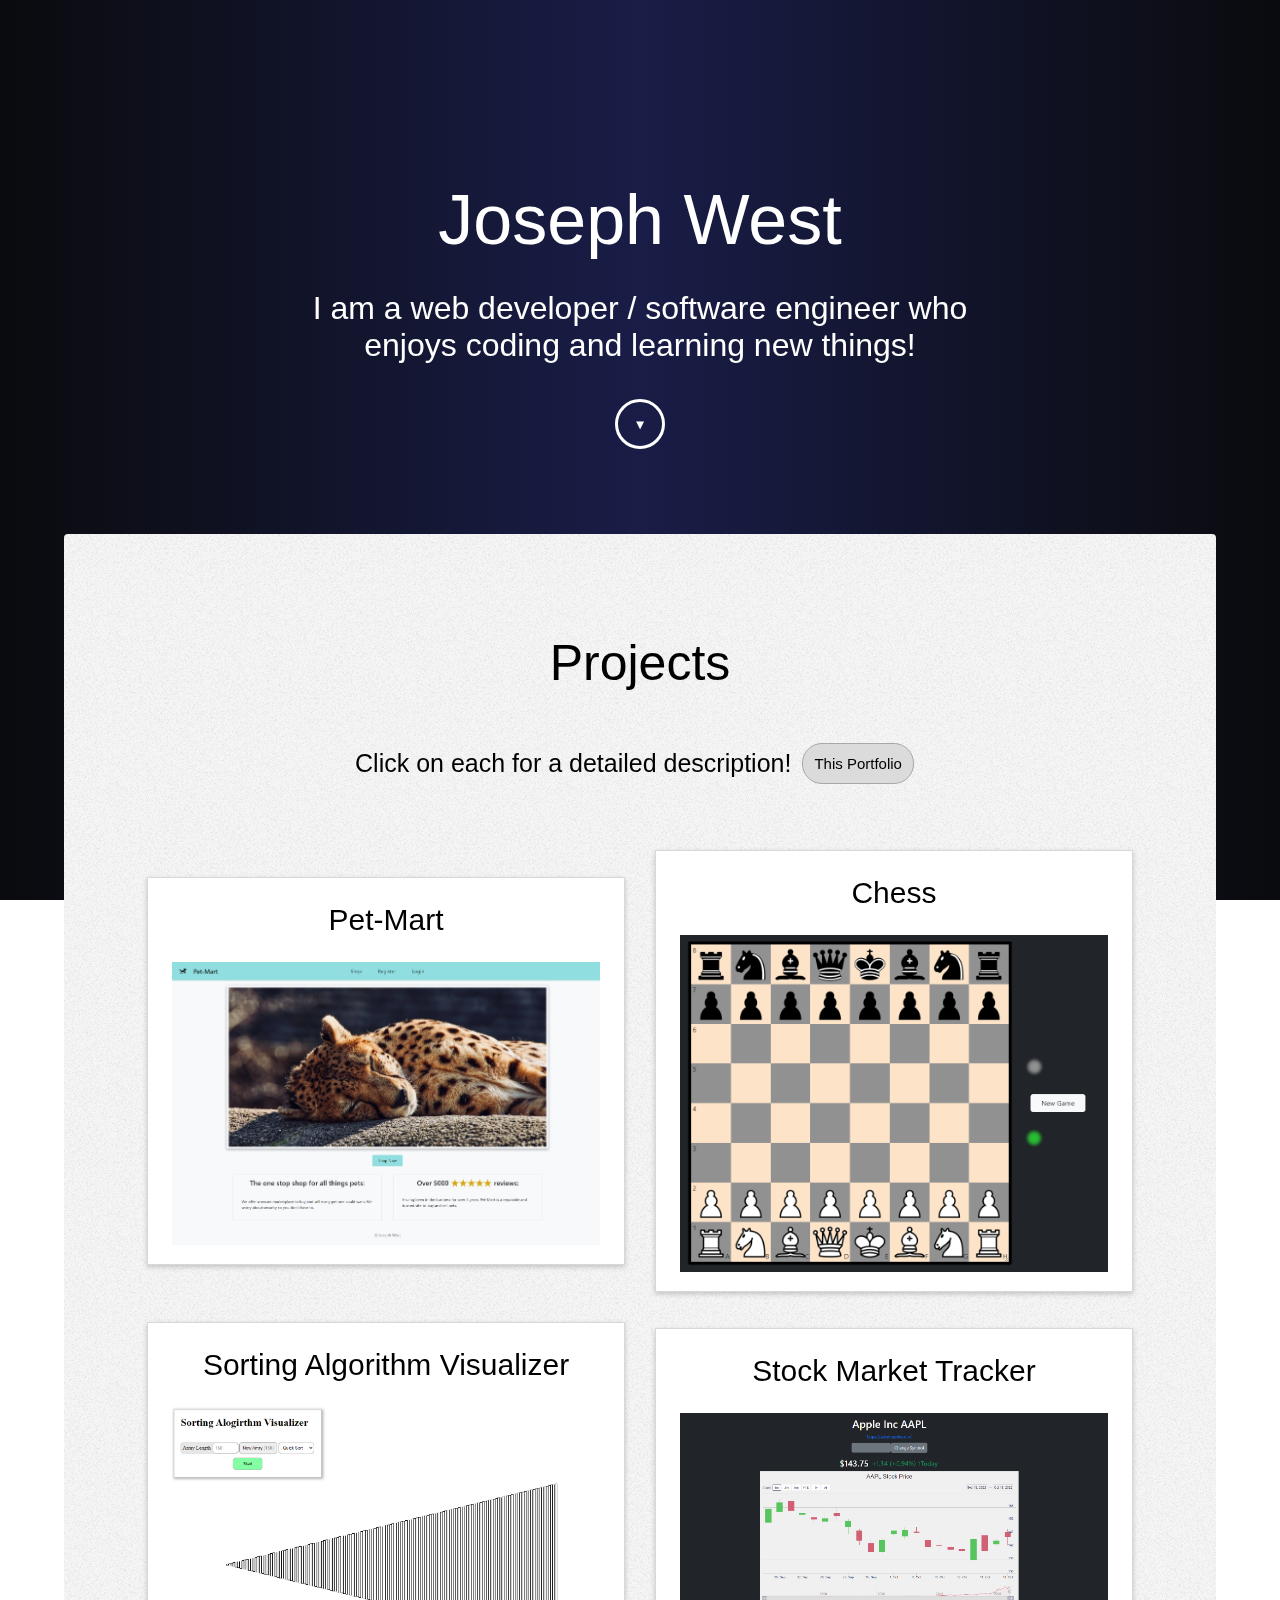
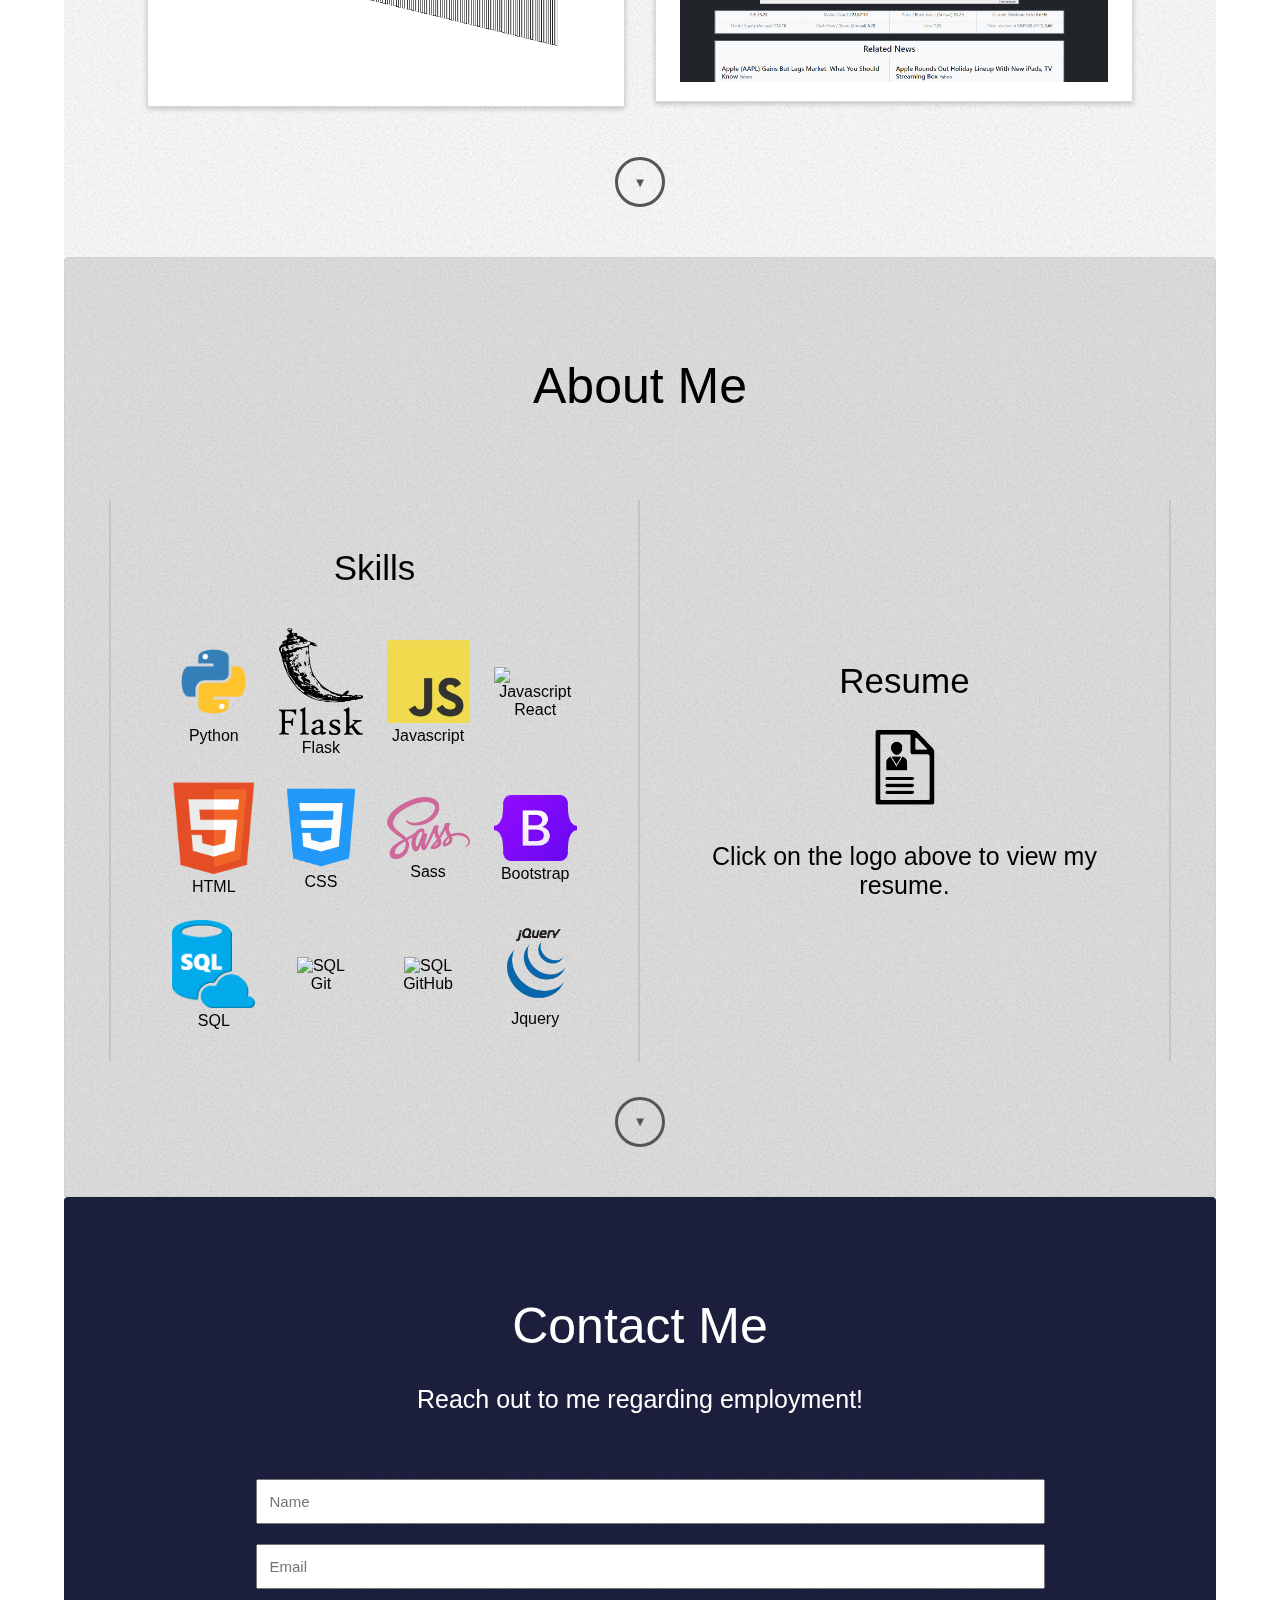
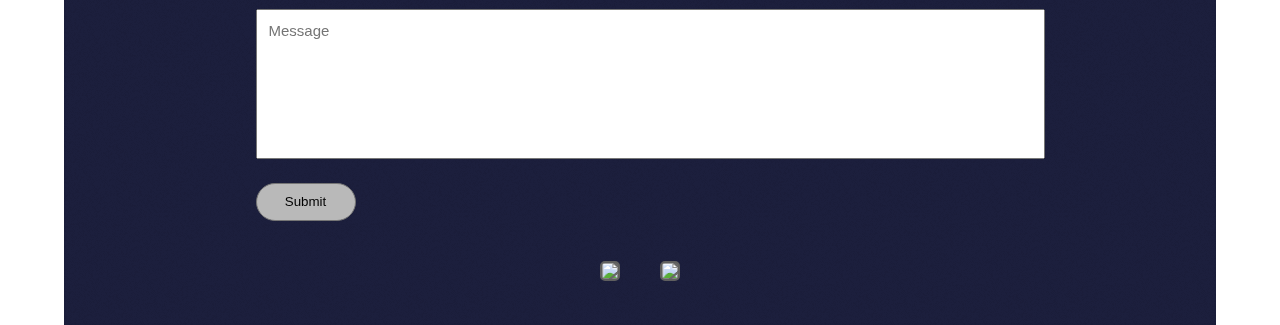
==== index.html @ 210f4566 "added to skills seciton jquery" ====
<!DOCTYPE html>
<html lang="en">
<head>
    <meta charset="UTF-8">
    <meta http-equiv="X-UA-Compatible" content="IE=edge">
    <meta name="viewport" content="width=device-width, initial-scale=1.0">
    <link rel="stylesheet" href="main.css">
    <link rel="shortcut icon" href="./smileEmoji.jpg" type="image/x-icon">
    <script src="https://code.jquery.com/jquery-3.6.1.min.js" integrity="sha256-o88AwQnZB+VDvE9tvIXrMQaPlFFSUTR+nldQm1LuPXQ=" crossorigin="anonymous"></script>
    <script src="jquery.scrollTo.js"></script>
    <script src="main.js"></script>
    <title>Joseph West</title>
</head>
<body class="bg-main">
    <div class="modal" id="modal1">
        <div class="modal_container">
            <div class="header">
                <h3>Pet-Mart</h3>
                <button onclick="closeModal('modal1')">X</button>
            </div>
            <div class="content">
                <div class="modal_img_container">
                    <video class="videoInsert" autoplay muted loop>
                        <source src="./projectVideos/petMartCapture.mp4" type="video/mp4">
                    </video>
                </div>
                <div class="modal_description">
                    <h4>Description:</h4>
                    <p>An E-commerce website created with Flask. Includes user registration, authentication, a shopping cart, and sorting options for listings.</p>
                    <h4 class="secondh4">Tech-Stack:</h4>
                    <p>Flask, Python, SQLite, Javascript, Bootstrap, Sass, CSS, HTML.</p>
                    <div class="button_container">
                        <a class="btn" href="http://joeywest1414.pythonanywhere.com/" target="_blank"><span>View Project</span></a>
                        <a class="btn" href="https://github.com/JWest11/PetMart" target="_blank"><span>View Code</span></a>
                    </div>
                </div>
                
            </div>
        </div>
    </div>
    <div class="modal" id="modal2">
        <div class="modal_container">
            <div class="header">
                <h3>Chess</h3>
                <button onclick="closeModal('modal2')">X</button>
            </div>
            <div class="content">
                <div class="modal_img_container">
                    <video class="videoInsert" autoplay muted loop>
                        <source src="./projectVideos/chessCapture.mp4" type="video/mp4">
                    </video>
                </div>
                <div class="modal_description">
                    <h4>Description:</h4>
                    <p>Offline chess with all rules incorporated. Created with default Javascript.</p>
                    <h4 class="secondh4">Tech-Stack:</h4>
                    <p>Javascript, Jquery, Bootstrap, CSS, HTML.</p>
                    <div class="button_container">
                        <a class="btn" href="https://jwest11.github.io/ChessProject/" target="_blank"><span>View Project</span></a>
                        <a class="btn" href="https://github.com/JWest11/ChessProject" target="_blank"><span>View Code</span></a>
                    </div>
                </div>
                
            </div>
        </div>
    </div>
    <div class="modal" id="modal3">
        <div class="modal_container">
            <div class="header">
                <h3>Sorting Algorithm Visualizer</h3>
                <button onclick="closeModal('modal3')">X</button>
            </div>
            <div class="content">
                <div class="modal_img_container">
                    <video class="videoInsert" autoplay muted loop>
                        <source src="./projectVideos/sortingCapture.mp4" type="video/mp4">
                    </video>
                </div>
                <div class="modal_description">
                    <h4>Description:</h4>
                    <p>A React app for visualzing various sorting algorithms.</p>
                    <h4 class="secondh4">Tech-Stack:</h4>
                    <p>React, Javascript, CSS, HTML.</p>
                    <div class="button_container">
                        <a class="btn" href="https://jwest11.github.io/SortingAlgorithmVisualizer/" target="_blank"><span>View Project</span></a>
                        <a class="btn" href="https://github.com/JWest11/SortingAlgorithmVisualizer" target="_blank"><span>View Code</span></a>
                    </div>
                </div>
                
            </div>
        </div>
    </div>
    <div class="modal" id="modal4">
        <div class="modal_container modal_lg">
            <div class="header">
                <h3>Stock Market Tracker</h3>
                <button onclick="closeModal('modal4')">X</button>
            </div>
            <div class="content">
                <div class="modal_img_container">
                    <video class="videoInsert" autoplay muted loop>
                        <source src="./projectVideos/stockCapture.mp4" type="video/mp4">
                    </video>
                </div>
                <div class="modal_description">
                    <h4>Description:</h4>
                    <p>A React app that provides stock market info. It provides price, a candlestick chart, financials, and news related to a given stock. Fetches data from the finnhub.io public API.</p>
                    <h4 class="secondh4">Tech-Stack:</h4>
                    <p>React, Javascript, Highcharts, CSS, HTML.</p>
                    <div class="button_container">
                        <a class="btn" href="https://jwest11.github.io/StockTracker/" target="_blank"><span>View Project</span></a>
                        <a class="btn" href="https://github.com/JWest11/StockTracker" target="_blank"><span>View Code</span></a>
                    </div>
                </div>
                
            </div>
        </div>
    </div>
    <div class="modal" id="modal5">
        <div class="modal_container">
            <div class="header">
                <h3>Portfolio</h3>
                <button onclick="closeModal('modal5')">X</button>
            </div>
            <div class="content">
                <div class="modal_img_container">
                    <video class="videoInsert" autoplay muted loop>
                        <source src="./projectVideos/portfolioCapture.mp4" type="video/mp4">
                    </video>
                </div>
                <div class="modal_description">
                    <h4>Description:</h4>
                    <p>This portfolio website, created from scratch.</p>
                    <h4 class="secondh4">Tech-Stack:</h4>
                    <p>CSS, Javascript, Jquery, Sass, HTML.</p>
                    <div class="button_container">
                        <a class="btn" href="https://github.com/JWest11/Portfolio_1" target="_blank"><span>View Code</span></a>
                    </div>
                </div>
                
            </div>
        </div>
    </div>
    <div onclick="closeAllModals()" class="modal_overlay" id="modal_overlay"></div>
    <article class="intro">
        <h1>Joseph West</h1>
        <p>I am a web developer / software engineer who enjoys coding and learning new things!</p>
        <button class="scrollButton light" onclick="$.scrollTo('#projects', 600);">▼</button>
    </article>
    <article class="section projects">
        <h2 class="section_header project_header" id="projects">Projects</h2>
        <div class="project_info">
            <p class="project_p">Click on each for a detailed description!</p>
            <button onclick="openModal('modal5')" class="button2">This Portfolio</button>
        </div>
        <div class="project_container">
            <div class="project" onclick="openModal('modal1')">
                <h3>Pet-Mart</h3>
                <div class="img_container">
                    <img class="project_img" src="projectThumbnails/PetMartThumbnail.jpg" alt="picture">
                </div>
            </div>
            <div class="project" onclick="openModal('modal2')">
                <h3>Chess</h3>
                <div class="img_container">
                    <img class="project_img"  src="projectThumbnails/chessThumbnail.png" alt="picture">
                </div>
            </div>
            <div class="project" onclick="openModal('modal3')">
                <h3>Sorting Algorithm Visualizer</h3>
                <div class="img_container">
                    <img class="project_img"  src="projectThumbnails/sortingThumbnail.jpg" alt="picture">
                </div>
            </div>
            <div class="project" onclick="openModal('modal4')">
                <h3>Stock Market Tracker</h3>
                <div class="img_container">
                    <img class="project_img"  src="projectThumbnails/stockThumbnail.png" alt="picture">
                </div>
            </div>
        </div>
        <button class="scrollButton dark" onclick="$.scrollTo('#about', 600);">▼</button>
    </article>
    <article class="section about">
        <h2 class="section_header" id="about">About Me</h2>
        <div class="about_container">
            <div class="about_section left">
                <h3 >Skills</h3>
                <div class="skills_container_outer">
                    <div class="skills_container">
                        <img src="skillsLogos/pythonLogo.png" alt="Python">
                        <figcaption>Python</figcaption>
                    </div>
                    <div class="skills_container">
                        <img src="skillsLogos/flaskLogo.png" alt="Flask">
                        <figcaption>Flask</figcaption>
                    </div>
                    <div class="skills_container">
                        <img src="skillsLogos/javascriptLogo.png" alt="Javascript">
                        <figcaption>Javascript</figcaption>
                    </div>
                    <div class="skills_container">
                        <img src="skillsLogos/reactLogo.png" alt="Javascript">
                        <figcaption>React</figcaption>
                    </div>
                    <div class="skills_container">
                        <img src="skillsLogos/htmlLogo2.png" alt="HTML">
                        <figcaption>HTML</figcaption>
                    </div>
                    <div class="skills_container">
                        <img src="skillsLogos/cssLogo.jpg" alt="CSS">
                        <figcaption>CSS</figcaption>
                    </div>
                    <div class="skills_container">
                        <img src="skillsLogos/sassLogo.png" alt="Sass">
                        <figcaption>Sass</figcaption>
                    </div>
                    <div class="skills_container">
                        <img src="skillsLogos/bootstrapLogo.png" alt="Bootstrap">
                        <figcaption>Bootstrap</figcaption>
                    </div>
                    <div class="skills_container">
                        <img src="skillsLogos/sqlLogo.png" alt="SQL">
                        <figcaption>SQL</figcaption>
                    </div>
                    <div class="skills_container">
                        <img src="skillsLogos/gitLogo.png" alt="SQL">
                        <figcaption>Git</figcaption>
                    </div>
                    <div class="skills_container">
                        <img src="skillsLogos/githubLogo.png" alt="SQL">
                        <figcaption>GitHub</figcaption>
                    </div>
                    <div class="skills_container">
                        <img src="skillsLogos/jquery.png" alt="SQL">
                        <figcaption>Jquery</figcaption>
                    </div>
                </div>
            </div>
            <div class="about_section right">
                <h3>Resume</h3>
                <a href="fillerResume.pdf" target="_blank">
                    <div class="resume_img_container"></div>
                </a>
                <p>Click on the logo above to view my resume.</p>
            </div>
        </div>
        <button class="scrollButton dark" onclick="$.scrollTo('#contact', 600);">▼</button>
    </article>
    <article class="section contact">
        <h2 class="section_header contact_header" id="contact">Contact Me</h2>
        <p class="contact_p">Reach out to me regarding employment!</p>
        <div class="form_container">
            <form action="https://formsubmit.co/1ed6a621794ef5c9b63f4e0550c8e1d8" method="POST">
                <input type="hidden" name="_next" value="https://jwest11.github.io/Portfolio/thanks.html">
                <input class="text" type="text" name="name" id="name" placeholder="Name"/>
                <input class="text" type="text" name="email" id="email" placeholder="Email"/>
                <textarea name="message" id="message" placeholder="Message"></textarea>
                <input type="submit" class="submit" value="Submit">
            </form>
        </div>
        <div class="logo_button_container">
                <div class="logoImgContainer">
                    <a href="https://github.com/JWest11" target="_blank">
                    <img class="logoImg" src="./githubLogo.png">
                    </a>
                </div>
                <div class="logoImgContainer">
                    <a href="mailto: JoeyWest1414@gmail.com">
                    <img class="logoImg" src="./emailLogo.png">
                    </a>
                </div>
        </div>
    </article>
</body>
</html>
---- main.css ----
@-webkit-keyframes fadeInAnimation {
  0% {
    opacity: 0;
  }
  100% {
    opacity: 1;
  }
}
@keyframes fadeInAnimation {
  0% {
    opacity: 0;
  }
  100% {
    opacity: 1;
  }
}
@media screen and (max-width: 736px) {
  * {
    font-family: Arial, Helvetica, sans-serif;
    box-sizing: border-box;
    margin: 0;
    padding: 0;
    font-weight: 100;
  }
  .bg-main {
    background-image: linear-gradient(to right, rgb(10, 11, 14), rgb(25, 29, 71), rgb(10, 11, 14));
    background-attachment: fixed;
    background-size: 100% 100%;
    display: flex;
    align-items: center;
    flex-direction: column;
  }
  .intro {
    color: white;
    text-align: center;
    max-width: 100%;
    margin-top: 150px;
    margin-bottom: 50px;
    padding: 5px;
    border-radius: 4px;
    -webkit-animation: fadeInAnimation ease 2s;
            animation: fadeInAnimation ease 2s;
    -webkit-animation-iteration-count: 1;
            animation-iteration-count: 1;
    -webkit-animation-fill-mode: forwards;
            animation-fill-mode: forwards;
  }
  .intro h1 {
    font-size: 60px;
    padding: 5px;
  }
  .intro p {
    font-size: 25px;
    padding: 5px;
  }
  .section {
    background-image: url("bg.png");
    color: black;
    text-align: center;
    display: flex;
    align-items: center;
    justify-content: center;
    flex-direction: column;
    width: 100%;
    padding: 0;
    border-top-left-radius: 4px;
    border-top-right-radius: 4px;
  }
  .section.projects {
    background-color: whitesmoke;
  }
  .section.about {
    background-color: rgb(219, 219, 219);
    box-shadow: 0 0 2px 0 rgba(0, 0, 0, 0.1) inset;
  }
  .section.contact {
    background-color: rgb(28, 31, 61);
    box-shadow: 0 0 2px 0 rgba(0, 0, 0, 0.1) inset;
    color: white;
  }
  .project_container {
    padding: 15px;
    display: flex;
    flex-direction: row;
    justify-content: center;
    align-items: center;
    flex-wrap: wrap;
  }
  .project_container .project {
    background-color: white;
    border: 1px solid rgb(216, 216, 216);
    margin: 15px;
    display: flex;
    flex-direction: column;
    align-items: center;
    justify-content: center;
    width: 80%;
    box-shadow: 0 2px 5px 0 rgba(0, 0, 0, 0.2);
  }
  .project_container .project:hover {
    cursor: pointer;
  }
  .project_container .project h3 {
    padding: 25px;
    font-size: 30px;
  }
  .project_container .project p {
    padding-top: 25px;
    padding-bottom: 5px;
  }
  .project_container .project .img_container {
    max-width: 90%;
    margin-bottom: 15px;
  }
  .project_container .project .img_container img {
    max-width: 100%;
    max-height: 100%;
  }
  .about_container {
    padding: 0;
    display: flex;
    justify-content: center;
    flex-direction: row;
    flex-wrap: wrap;
  }
  .about_container .left {
    border-left: 2px solid rgb(197, 197, 197);
    border-right: 2px solid rgb(197, 197, 197);
  }
  .about_container .right {
    border-right: 2px solid rgb(197, 197, 197);
  }
}
@media screen and (max-width: 736px) and (max-width: 980px) {
  .about_container .right {
    border-left: 2px solid rgb(197, 197, 197);
    border-top: 2px solid rgb(197, 197, 197);
  }
}
@media screen and (max-width: 736px) {
  .about_container .about_section {
    padding: 0;
    display: flex;
    flex-direction: column;
    align-items: center;
    justify-content: center;
    width: 80%;
    position: relative;
  }
  .about_container .about_section h3, .about_container .about_section p {
    margin: 28px;
  }
  .about_container .about_section h3 {
    font-size: 35px;
  }
  .about_container .about_section p {
    font-size: 25px;
  }
}
@media screen and (max-width: 736px) {
  .form_container {
    padding: 20px;
    width: 100%;
    display: flex;
    align-items: center;
    justify-content: center;
    flex-direction: column;
  }
  .form_container form {
    width: 75%;
    max-width: 800px;
  }
  .form_container input.text {
    display: inline-block;
    padding: 12px;
    width: 100%;
    margin: 10px;
    font-size: 15px;
  }
  .form_container textarea {
    display: inline-block;
    padding: 12px;
    width: 100%;
    height: 150px;
    margin: 10px;
    resize: none;
    font-size: 15px;
  }
  .form_container input.submit {
    margin: 10px;
    display: block;
    align-self: flex-start;
    transition-duration: 0.2s;
    background-color: rgb(185, 185, 185);
    color: black;
    padding: 6px;
    margin: 10px;
    width: 100px;
    height: 38px;
    border-radius: 20px;
    border: 1px solid rgb(117, 117, 117);
  }
  .form_container input.submit:hover {
    background-color: rgb(149, 151, 233);
    cursor: pointer;
  }
}
@media screen and (max-width: 736px) {
  .button_container {
    display: flex;
    justify-content: center;
    align-items: center;
    flex-direction: row;
    padding: 10px;
  }
  .button_container button {
    transition-duration: 0.2s;
    background-color: rgb(219, 219, 219);
    font-size: 14px;
    color: black;
    padding: 6px;
    margin: 10px;
    width: 100px;
    height: 38px;
    border-radius: 20px;
    border: 0 solid rgb(168, 168, 168);
  }
  .button_container button:hover {
    background-color: rgb(149, 151, 233);
    cursor: pointer;
  }
}
@media screen and (max-width: 736px) {
  .section_header {
    padding-top: 70px;
    padding-bottom: 70px;
    font-size: 50px;
  }
  .section_header.project_header {
    padding-bottom: 40px;
  }
  .section_header.contact_header {
    padding-bottom: 30px;
  }
}
@media screen and (max-width: 736px) {
  .contact_p {
    font-size: 25px;
    padding-bottom: 35px;
  }
}
@media screen and (max-width: 736px) {
  .project_p {
    font-size: 25px;
  }
}
@media screen and (max-width: 736px) {
  .resume_img_container {
    transition-duration: 0.2s;
    width: 60px;
    height: 80px;
    background-size: contain;
    background-repeat: no-repeat;
    background-image: url("resumeLogo6.png");
    background-size: contain;
  }
  .resume_img_container:hover {
    background-image: url("resumeLogoBlue.png");
    cursor: pointer;
  }
}
@media screen and (max-width: 736px) {
  .skills_container_outer {
    display: flex;
    align-items: center;
    justify-content: center;
    flex-direction: row;
    flex-wrap: wrap;
  }
}
@media screen and (max-width: 736px) {
  .skills_container {
    width: 22%;
    padding: 12px;
  }
  .skills_container img {
    width: 100%;
    height: 100%;
  }
}
@media screen and (max-width: 736px) {
  .scrollButton {
    transition-duration: 0.2s;
    margin: 20px;
    width: 50px;
    height: 50px;
    padding: 10px;
    border-radius: 50%;
    background-color: transparent;
  }
  .scrollButton.dark {
    border: 3px solid rgb(85, 85, 85);
    color: rgb(85, 85, 85);
  }
  .scrollButton.dark:hover {
    border-color: rgb(58, 60, 173);
    color: rgb(58, 60, 173);
    cursor: pointer;
  }
  .scrollButton.light {
    border: 3px solid white;
    color: white;
  }
  .scrollButton.light:hover {
    border-color: rgb(149, 151, 233);
    color: rgb(149, 151, 233);
    cursor: pointer;
  }
}
@media screen and (max-width: 736px) {
  .modal {
    transition-duration: 300ms;
    position: fixed;
    top: 50%;
    left: 50%;
    transform: translate(-50%, -50%) scale(0);
    background-color: white;
    width: 100%;
    aspect-ratio: 1.2;
    z-index: 12;
    box-shadow: 0 2px 5px 0 rgba(0, 0, 0, 0.2);
  }
  .modal.active {
    transform: translate(-50%, -50%) scale(1);
  }
}
@media screen and (max-width: 736px) {
  .modal_overlay {
    transition-duration: 300ms;
    position: fixed;
    top: 0;
    left: 0;
    right: 0;
    bottom: 0;
    background-color: transparent;
    z-index: -1;
    pointer-events: none;
  }
  .modal_overlay.active {
    background-color: rgba(0, 0, 0, 0.5);
    z-index: 11;
    pointer-events: all;
  }
}
@media screen and (max-width: 736px) {
  .modal_container {
    display: flex;
    justify-content: center;
    flex-direction: column;
    align-content: flex-start;
    align-items: center;
    width: 100%;
    height: 100%;
  }
  .modal_container .header {
    display: flex;
    align-items: center;
    justify-content: space-between;
    width: 100%;
  }
  .modal_container .header button {
    transition-duration: 0.2s;
    margin: 20px;
    width: 50px;
    height: 50px;
    padding: 10px;
    border-radius: 50%;
    background-color: transparent;
    border: 3px solid rgb(85, 85, 85);
    color: rgb(85, 85, 85);
    font-weight: 800;
  }
  .modal_container .header button:hover {
    border-color: rgb(136, 18, 18);
    color: rgb(136, 18, 18);
    cursor: pointer;
  }
  .modal_container .header h3 {
    padding: 15px;
    padding-bottom: 8px;
    font-size: 35px;
  }
  .modal_container .content {
    width: 100%;
    display: flex;
    flex-direction: row;
    justify-content: space-between;
    align-items: center;
    height: 100%;
  }
  .modal_container .content .modal_img_container {
    width: 50%;
    padding: 15px;
  }
  .modal_container .content .modal_img_container .videoInsert {
    -o-object-fit: contain;
       object-fit: contain;
    width: 100%;
  }
  .modal_container .content .modal_description {
    width: 50%;
    padding-right: 15px;
    padding-top: 8px;
    padding-bottom: 8px;
    padding-left: 0;
    display: flex;
    flex-direction: column;
    align-items: flex-start;
    font-size: 15px;
  }
  .modal_container .content .modal_description h4 {
    font-weight: 600;
  }
  .modal_container .content .modal_description .secondh4 {
    padding-top: 8px;
  }
  .modal_container .content .modal_description .button_container {
    align-self: center;
  }
}
@media screen and (max-width: 736px) {
  .project_img:hover {
    cursor: pointer;
  }
}
@media screen and (max-width: 736px) {
  .project_info {
    display: flex;
    justify-content: center;
    justify-items: center;
    flex-direction: row;
    align-items: center;
    padding-bottom: 25px;
  }
}
@media screen and (max-width: 736px) {
  .button1 {
    transition-duration: 0.2s;
    background-color: rgb(219, 219, 219);
    color: black;
    padding: 9px;
    font-size: 15px;
    margin: 10px;
    border-radius: 20px;
    border: 1px solid rgb(168, 168, 168);
    display: inline-block;
    text-decoration: none;
  }
  .button1:hover {
    background-color: rgb(149, 151, 233);
    cursor: pointer;
  }
}
@media screen and (max-width: 736px) {
  .button2 {
    transition-duration: 0.2s;
    background-color: rgb(219, 219, 219);
    color: black;
    font-size: 15px;
    padding: 11px;
    margin: 11px;
    border-radius: 20px;
    border: 1px solid rgb(168, 168, 168);
    display: inline-block;
  }
  .button2:hover {
    background-color: rgb(149, 151, 233);
    cursor: pointer;
  }
}
@media screen and (max-width: 736px) {
  .logo_button_container {
    display: flex;
  }
}
@media screen and (max-width: 736px) {
  .logoImgContainer {
    width: 40px;
    margin: 10px;
  }
}
@media screen and (max-width: 736px) {
  .logoImg {
    transition: 0.2s;
    width: 100%;
    background-color: rgb(105, 105, 105);
    border: 2px rgb(95, 95, 95) solid;
    border-radius: 5px;
  }
  .logoImg:hover {
    background-color: rgb(141, 141, 141);
    border-color: rgb(105, 105, 105);
    cursor: pointer;
  }
}
@media screen and (max-width: 736px) {
  .intro2 {
    color: white;
    text-align: center;
    max-width: 100%;
    margin-top: 150px;
    margin-bottom: 50px;
    padding: 30px;
    border-radius: 4px;
    -webkit-animation: fadeInAnimation ease 0.5s;
            animation: fadeInAnimation ease 0.5s;
    -webkit-animation-iteration-count: 1;
            animation-iteration-count: 1;
    -webkit-animation-fill-mode: forwards;
            animation-fill-mode: forwards;
  }
  .intro2 h2 {
    font-size: 50px;
    padding: 20px;
  }
  .intro2 p {
    font-size: 25px;
    padding: 20px;
  }
}
@media screen and (max-width: 736px) {
  .btn {
    transition-duration: 0.2s;
    background-color: rgb(219, 219, 219);
    text-decoration: none;
    color: black;
    text-align: center;
    display: flex;
    align-items: center;
    justify-content: center;
    font-size: 14px;
    padding: 6px;
    margin: 3px;
    width: 100px;
    height: 38px;
    border-radius: 20px;
    border: 0 solid rgb(168, 168, 168);
  }
  .btn:hover {
    background-color: rgb(149, 151, 233);
    cursor: pointer;
  }
}
@media screen and (max-width: 736px) {
  .thanksContainer {
    display: flex;
    justify-content: center;
    align-items: center;
  }
  .thanksContainer a {
    transition-duration: 0.2s;
    background-color: rgb(187, 187, 187);
    border: 1px grey solid;
    border-radius: 8px;
    padding: 10px;
    text-decoration: none;
    color: rgb(112, 0, 134);
    margin-right: 4px;
  }
  .thanksContainer a:hover {
    background-color: rgb(149, 151, 233);
    cursor: pointer;
  }
}
@media screen and (max-width: 736px) {
  .project_info {
    display: flex;
    flex-direction: column;
    justify-content: center;
  }
}
@media screen and (min-width: 737px) and (max-width: 980px) {
  * {
    font-family: Arial, Helvetica, sans-serif;
    box-sizing: border-box;
    margin: 0;
    padding: 0;
    font-weight: 100;
  }
  .bg-main {
    background-image: linear-gradient(to right, rgb(10, 11, 14), rgb(25, 29, 71), rgb(10, 11, 14));
    background-attachment: fixed;
    background-size: 100% 100%;
    display: flex;
    align-items: center;
    flex-direction: column;
  }
  .intro {
    color: white;
    text-align: center;
    max-width: 80%;
    margin-top: 150px;
    margin-bottom: 50px;
    padding: 15px;
    border-radius: 4px;
    -webkit-animation: fadeInAnimation ease 2s;
            animation: fadeInAnimation ease 2s;
    -webkit-animation-iteration-count: 1;
            animation-iteration-count: 1;
    -webkit-animation-fill-mode: forwards;
            animation-fill-mode: forwards;
  }
  .intro h1 {
    font-size: 70px;
    padding: 15px;
  }
  .intro p {
    font-size: 30px;
    padding: 15px;
  }
  .section {
    background-image: url("bg.png");
    color: black;
    text-align: center;
    display: flex;
    align-items: center;
    justify-content: center;
    flex-direction: column;
    width: 90%;
    padding: 20px;
    border-top-left-radius: 4px;
    border-top-right-radius: 4px;
  }
  .section.projects {
    background-color: whitesmoke;
  }
  .section.about {
    background-color: rgb(219, 219, 219);
    box-shadow: 0 0 2px 0 rgba(0, 0, 0, 0.1) inset;
  }
  .section.contact {
    background-color: rgb(28, 31, 61);
    box-shadow: 0 0 2px 0 rgba(0, 0, 0, 0.1) inset;
    color: white;
  }
  .project_container {
    padding: 15px;
    display: flex;
    flex-direction: row;
    justify-content: center;
    align-items: center;
    flex-wrap: wrap;
  }
  .project_container .project {
    background-color: white;
    border: 1px solid rgb(216, 216, 216);
    margin: 15px;
    display: flex;
    flex-direction: column;
    align-items: center;
    justify-content: center;
    width: 80%;
    box-shadow: 0 2px 5px 0 rgba(0, 0, 0, 0.2);
  }
  .project_container .project:hover {
    cursor: pointer;
  }
  .project_container .project h3 {
    padding: 25px;
    font-size: 30px;
  }
  .project_container .project p {
    padding-top: 25px;
    padding-bottom: 5px;
  }
  .project_container .project .img_container {
    max-width: 90%;
    margin-bottom: 15px;
  }
  .project_container .project .img_container img {
    max-width: 100%;
    max-height: 100%;
  }
  .about_container {
    padding: 10px;
    display: flex;
    justify-content: center;
    flex-direction: row;
    flex-wrap: wrap;
  }
  .about_container .left {
    border-left: 2px solid rgb(197, 197, 197);
    border-right: 2px solid rgb(197, 197, 197);
  }
  .about_container .right {
    border-right: 2px solid rgb(197, 197, 197);
  }
}
@media screen and (min-width: 737px) and (max-width: 980px) and (max-width: 980px) {
  .about_container .right {
    border-left: 2px solid rgb(197, 197, 197);
    border-top: 2px solid rgb(197, 197, 197);
  }
}
@media screen and (min-width: 737px) and (max-width: 980px) {
  .about_container .about_section {
    padding: 0;
    display: flex;
    flex-direction: column;
    align-items: center;
    justify-content: center;
    width: 80%;
    position: relative;
  }
  .about_container .about_section h3, .about_container .about_section p {
    margin: 28px;
  }
  .about_container .about_section h3 {
    font-size: 40px;
  }
  .about_container .about_section p {
    font-size: 25px;
  }
}
@media screen and (min-width: 737px) and (max-width: 980px) {
  .form_container {
    padding: 20px;
    width: 100%;
    display: flex;
    align-items: center;
    justify-content: center;
    flex-direction: column;
  }
  .form_container form {
    width: 75%;
    max-width: 800px;
  }
  .form_container input.text {
    display: inline-block;
    padding: 12px;
    width: 100%;
    margin: 10px;
    font-size: 15px;
  }
  .form_container textarea {
    display: inline-block;
    padding: 12px;
    width: 100%;
    height: 150px;
    margin: 10px;
    resize: none;
    font-size: 15px;
  }
  .form_container input.submit {
    margin: 10px;
    display: block;
    align-self: flex-start;
    transition-duration: 0.2s;
    background-color: rgb(185, 185, 185);
    color: black;
    padding: 6px;
    margin: 10px;
    width: 100px;
    height: 38px;
    border-radius: 20px;
    border: 1px solid rgb(117, 117, 117);
  }
  .form_container input.submit:hover {
    background-color: rgb(149, 151, 233);
    cursor: pointer;
  }
}
@media screen and (min-width: 737px) and (max-width: 980px) {
  .button_container {
    display: flex;
    justify-content: center;
    align-items: center;
    flex-direction: row;
    padding: 10px;
  }
  .button_container button {
    transition-duration: 0.2s;
    background-color: rgb(219, 219, 219);
    font-size: 14px;
    color: black;
    padding: 6px;
    margin: 10px;
    width: 100px;
    height: 38px;
    border-radius: 20px;
    border: 0 solid rgb(168, 168, 168);
  }
  .button_container button:hover {
    background-color: rgb(149, 151, 233);
    cursor: pointer;
  }
}
@media screen and (min-width: 737px) and (max-width: 980px) {
  .section_header {
    padding-top: 70px;
    padding-bottom: 70px;
    font-size: 50px;
  }
  .section_header.project_header {
    padding-bottom: 40px;
  }
  .section_header.contact_header {
    padding-bottom: 30px;
  }
}
@media screen and (min-width: 737px) and (max-width: 980px) {
  .contact_p {
    font-size: 25px;
    padding-bottom: 35px;
  }
}
@media screen and (min-width: 737px) and (max-width: 980px) {
  .project_p {
    font-size: 25px;
  }
}
@media screen and (min-width: 737px) and (max-width: 980px) {
  .resume_img_container {
    transition-duration: 0.2s;
    width: 60px;
    height: 80px;
    background-size: contain;
    background-repeat: no-repeat;
    background-image: url("resumeLogo6.png");
    background-size: contain;
  }
  .resume_img_container:hover {
    background-image: url("resumeLogoBlue.png");
    cursor: pointer;
  }
}
@media screen and (min-width: 737px) and (max-width: 980px) {
  .skills_container_outer {
    display: flex;
    align-items: center;
    justify-content: center;
    flex-direction: row;
    flex-wrap: wrap;
  }
}
@media screen and (min-width: 737px) and (max-width: 980px) {
  .skills_container {
    width: 22%;
    padding: 12px;
  }
  .skills_container img {
    width: 100%;
    height: 100%;
  }
}
@media screen and (min-width: 737px) and (max-width: 980px) {
  .scrollButton {
    transition-duration: 0.2s;
    margin: 20px;
    width: 50px;
    height: 50px;
    padding: 10px;
    border-radius: 50%;
    background-color: transparent;
  }
  .scrollButton.dark {
    border: 3px solid rgb(85, 85, 85);
    color: rgb(85, 85, 85);
  }
  .scrollButton.dark:hover {
    border-color: rgb(58, 60, 173);
    color: rgb(58, 60, 173);
    cursor: pointer;
  }
  .scrollButton.light {
    border: 3px solid white;
    color: white;
  }
  .scrollButton.light:hover {
    border-color: rgb(149, 151, 233);
    color: rgb(149, 151, 233);
    cursor: pointer;
  }
}
@media screen and (min-width: 737px) and (max-width: 980px) {
  .modal {
    transition-duration: 300ms;
    position: fixed;
    top: 50%;
    left: 50%;
    transform: translate(-50%, -50%) scale(0);
    background-color: white;
    width: 80%;
    aspect-ratio: 1.6666666667;
    z-index: 12;
    box-shadow: 0 2px 5px 0 rgba(0, 0, 0, 0.2);
  }
  .modal.active {
    transform: translate(-50%, -50%) scale(1);
  }
}
@media screen and (min-width: 737px) and (max-width: 980px) {
  .modal_overlay {
    transition-duration: 300ms;
    position: fixed;
    top: 0;
    left: 0;
    right: 0;
    bottom: 0;
    background-color: transparent;
    z-index: -1;
    pointer-events: none;
  }
  .modal_overlay.active {
    background-color: rgba(0, 0, 0, 0.5);
    z-index: 11;
    pointer-events: all;
  }
}
@media screen and (min-width: 737px) and (max-width: 980px) {
  .modal_container {
    display: flex;
    justify-content: center;
    flex-direction: column;
    align-content: flex-start;
    align-items: center;
    width: 100%;
    height: 100%;
  }
  .modal_container .header {
    display: flex;
    align-items: center;
    justify-content: space-between;
    width: 100%;
  }
  .modal_container .header button {
    transition-duration: 0.2s;
    margin: 20px;
    width: 50px;
    height: 50px;
    padding: 10px;
    border-radius: 50%;
    background-color: transparent;
    border: 3px solid rgb(85, 85, 85);
    color: rgb(85, 85, 85);
    font-weight: 800;
  }
  .modal_container .header button:hover {
    border-color: rgb(136, 18, 18);
    color: rgb(136, 18, 18);
    cursor: pointer;
  }
  .modal_container .header h3 {
    padding: 15px;
    padding-bottom: 15px;
    font-size: 45px;
  }
  .modal_container .content {
    width: 100%;
    display: flex;
    flex-direction: row;
    justify-content: space-between;
    align-items: center;
    height: 100%;
  }
  .modal_container .content .modal_img_container {
    width: 50%;
    padding: 15px;
  }
  .modal_container .content .modal_img_container .videoInsert {
    -o-object-fit: contain;
       object-fit: contain;
    width: 100%;
  }
  .modal_container .content .modal_description {
    width: 50%;
    padding-right: 15px;
    padding-top: 15px;
    padding-bottom: 15px;
    padding-left: 0;
    display: flex;
    flex-direction: column;
    align-items: flex-start;
    font-size: 20px;
  }
  .modal_container .content .modal_description h4 {
    font-weight: 600;
  }
  .modal_container .content .modal_description .secondh4 {
    padding-top: 15px;
  }
  .modal_container .content .modal_description .button_container {
    align-self: center;
  }
}
@media screen and (min-width: 737px) and (max-width: 980px) {
  .project_img:hover {
    cursor: pointer;
  }
}
@media screen and (min-width: 737px) and (max-width: 980px) {
  .project_info {
    display: flex;
    justify-content: center;
    justify-items: center;
    flex-direction: row;
    align-items: center;
    padding-bottom: 25px;
  }
}
@media screen and (min-width: 737px) and (max-width: 980px) {
  .button1 {
    transition-duration: 0.2s;
    background-color: rgb(219, 219, 219);
    color: black;
    padding: 9px;
    font-size: 15px;
    margin: 10px;
    border-radius: 20px;
    border: 1px solid rgb(168, 168, 168);
    display: inline-block;
    text-decoration: none;
  }
  .button1:hover {
    background-color: rgb(149, 151, 233);
    cursor: pointer;
  }
}
@media screen and (min-width: 737px) and (max-width: 980px) {
  .button2 {
    transition-duration: 0.2s;
    background-color: rgb(219, 219, 219);
    color: black;
    font-size: 15px;
    padding: 11px;
    margin: 11px;
    border-radius: 20px;
    border: 1px solid rgb(168, 168, 168);
    display: inline-block;
  }
  .button2:hover {
    background-color: rgb(149, 151, 233);
    cursor: pointer;
  }
}
@media screen and (min-width: 737px) and (max-width: 980px) {
  .logo_button_container {
    display: flex;
  }
}
@media screen and (min-width: 737px) and (max-width: 980px) {
  .logoImgContainer {
    width: 40px;
    margin: 10px;
  }
}
@media screen and (min-width: 737px) and (max-width: 980px) {
  .logoImg {
    transition: 0.2s;
    width: 100%;
    background-color: rgb(105, 105, 105);
    border: 2px rgb(95, 95, 95) solid;
    border-radius: 5px;
  }
  .logoImg:hover {
    background-color: rgb(141, 141, 141);
    border-color: rgb(105, 105, 105);
    cursor: pointer;
  }
}
@media screen and (min-width: 737px) and (max-width: 980px) {
  .intro2 {
    color: white;
    text-align: center;
    max-width: 80%;
    margin-top: 150px;
    margin-bottom: 50px;
    padding: 30px;
    border-radius: 4px;
    -webkit-animation: fadeInAnimation ease 0.5s;
            animation: fadeInAnimation ease 0.5s;
    -webkit-animation-iteration-count: 1;
            animation-iteration-count: 1;
    -webkit-animation-fill-mode: forwards;
            animation-fill-mode: forwards;
  }
  .intro2 h2 {
    font-size: 50px;
    padding: 20px;
  }
  .intro2 p {
    font-size: 30px;
    padding: 20px;
  }
}
@media screen and (min-width: 737px) and (max-width: 980px) {
  .btn {
    transition-duration: 0.2s;
    background-color: rgb(219, 219, 219);
    text-decoration: none;
    color: black;
    text-align: center;
    display: flex;
    align-items: center;
    justify-content: center;
    font-size: 14px;
    padding: 6px;
    margin: 10px;
    width: 100px;
    height: 38px;
    border-radius: 20px;
    border: 0 solid rgb(168, 168, 168);
  }
  .btn:hover {
    background-color: rgb(149, 151, 233);
    cursor: pointer;
  }
}
@media screen and (min-width: 737px) and (max-width: 980px) {
  .thanksContainer {
    display: flex;
    justify-content: center;
    align-items: center;
  }
  .thanksContainer a {
    transition-duration: 0.2s;
    background-color: rgb(187, 187, 187);
    border: 1px grey solid;
    border-radius: 8px;
    padding: 10px;
    text-decoration: none;
    color: rgb(112, 0, 134);
    margin-right: 4px;
  }
  .thanksContainer a:hover {
    background-color: rgb(149, 151, 233);
    cursor: pointer;
  }
}
@media screen and (min-width: 981px) and (max-width: 1280px) {
  * {
    font-family: Arial, Helvetica, sans-serif;
    box-sizing: border-box;
    margin: 0;
    padding: 0;
    font-weight: 100;
  }
  .bg-main {
    background-image: linear-gradient(to right, rgb(10, 11, 14), rgb(25, 29, 71), rgb(10, 11, 14));
    background-attachment: fixed;
    background-size: 100% 100%;
    display: flex;
    align-items: center;
    flex-direction: column;
  }
  .intro {
    color: white;
    text-align: center;
    max-width: 60%;
    margin-top: 150px;
    margin-bottom: 50px;
    padding: 15px;
    border-radius: 4px;
    -webkit-animation: fadeInAnimation ease 2s;
            animation: fadeInAnimation ease 2s;
    -webkit-animation-iteration-count: 1;
            animation-iteration-count: 1;
    -webkit-animation-fill-mode: forwards;
            animation-fill-mode: forwards;
  }
  .intro h1 {
    font-size: 70px;
    padding: 15px;
  }
  .intro p {
    font-size: 32px;
    padding: 15px;
  }
  .section {
    background-image: url("bg.png");
    color: black;
    text-align: center;
    display: flex;
    align-items: center;
    justify-content: center;
    flex-direction: column;
    width: 90%;
    padding: 30px;
    border-top-left-radius: 4px;
    border-top-right-radius: 4px;
  }
  .section.projects {
    background-color: whitesmoke;
  }
  .section.about {
    background-color: rgb(219, 219, 219);
    box-shadow: 0 0 2px 0 rgba(0, 0, 0, 0.1) inset;
  }
  .section.contact {
    background-color: rgb(28, 31, 61);
    box-shadow: 0 0 2px 0 rgba(0, 0, 0, 0.1) inset;
    color: white;
  }
  .project_container {
    padding: 15px;
    display: flex;
    flex-direction: row;
    justify-content: center;
    align-items: center;
    flex-wrap: wrap;
  }
  .project_container .project {
    background-color: white;
    border: 1px solid rgb(216, 216, 216);
    margin: 15px;
    display: flex;
    flex-direction: column;
    align-items: center;
    justify-content: center;
    width: 45%;
    box-shadow: 0 2px 5px 0 rgba(0, 0, 0, 0.2);
  }
  .project_container .project:hover {
    cursor: pointer;
  }
  .project_container .project h3 {
    padding: 25px;
    font-size: 30px;
  }
  .project_container .project p {
    padding-top: 25px;
    padding-bottom: 5px;
  }
  .project_container .project .img_container {
    max-width: 90%;
    margin-bottom: 15px;
  }
  .project_container .project .img_container img {
    max-width: 100%;
    max-height: 100%;
  }
  .about_container {
    padding: 15px;
    display: flex;
    justify-content: center;
    flex-direction: row;
    flex-wrap: wrap;
  }
  .about_container .left {
    border-left: 2px solid rgb(197, 197, 197);
    border-right: 2px solid rgb(197, 197, 197);
  }
  .about_container .right {
    border-right: 2px solid rgb(197, 197, 197);
  }
}
@media screen and (min-width: 981px) and (max-width: 1280px) and (max-width: 980px) {
  .about_container .right {
    border-left: 2px solid rgb(197, 197, 197);
    border-top: 2px solid rgb(197, 197, 197);
  }
}
@media screen and (min-width: 981px) and (max-width: 1280px) {
  .about_container .about_section {
    padding: 20px;
    display: flex;
    flex-direction: column;
    align-items: center;
    justify-content: center;
    width: 50%;
    position: relative;
  }
  .about_container .about_section h3, .about_container .about_section p {
    margin: 28px;
  }
  .about_container .about_section h3 {
    font-size: 35px;
  }
  .about_container .about_section p {
    font-size: 25px;
  }
}
@media screen and (min-width: 981px) and (max-width: 1280px) {
  .form_container {
    padding: 20px;
    width: 100%;
    display: flex;
    align-items: center;
    justify-content: center;
    flex-direction: column;
  }
  .form_container form {
    width: 75%;
    max-width: 800px;
  }
  .form_container input.text {
    display: inline-block;
    padding: 12px;
    width: 100%;
    margin: 10px;
    font-size: 15px;
  }
  .form_container textarea {
    display: inline-block;
    padding: 12px;
    width: 100%;
    height: 150px;
    margin: 10px;
    resize: none;
    font-size: 15px;
  }
  .form_container input.submit {
    margin: 10px;
    display: block;
    align-self: flex-start;
    transition-duration: 0.2s;
    background-color: rgb(185, 185, 185);
    color: black;
    padding: 6px;
    margin: 10px;
    width: 100px;
    height: 38px;
    border-radius: 20px;
    border: 1px solid rgb(117, 117, 117);
  }
  .form_container input.submit:hover {
    background-color: rgb(149, 151, 233);
    cursor: pointer;
  }
}
@media screen and (min-width: 981px) and (max-width: 1280px) {
  .button_container {
    display: flex;
    justify-content: center;
    align-items: center;
    flex-direction: row;
    padding: 10px;
  }
  .button_container button {
    transition-duration: 0.2s;
    background-color: rgb(219, 219, 219);
    font-size: 14px;
    color: black;
    padding: 6px;
    margin: 10px;
    width: 100px;
    height: 38px;
    border-radius: 20px;
    border: 0 solid rgb(168, 168, 168);
  }
  .button_container button:hover {
    background-color: rgb(149, 151, 233);
    cursor: pointer;
  }
}
@media screen and (min-width: 981px) and (max-width: 1280px) {
  .section_header {
    padding-top: 70px;
    padding-bottom: 70px;
    font-size: 50px;
  }
  .section_header.project_header {
    padding-bottom: 40px;
  }
  .section_header.contact_header {
    padding-bottom: 30px;
  }
}
@media screen and (min-width: 981px) and (max-width: 1280px) {
  .contact_p {
    font-size: 25px;
    padding-bottom: 35px;
  }
}
@media screen and (min-width: 981px) and (max-width: 1280px) {
  .project_p {
    font-size: 25px;
  }
}
@media screen and (min-width: 981px) and (max-width: 1280px) {
  .resume_img_container {
    transition-duration: 0.2s;
    width: 60px;
    height: 85px;
    background-size: contain;
    background-repeat: no-repeat;
    background-image: url("resumeLogo6.png");
    background-size: contain;
  }
  .resume_img_container:hover {
    background-image: url("resumeLogoBlue.png");
    cursor: pointer;
  }
}
@media screen and (min-width: 981px) and (max-width: 1280px) {
  .skills_container_outer {
    display: flex;
    align-items: center;
    justify-content: center;
    flex-direction: row;
    flex-wrap: wrap;
  }
}
@media screen and (min-width: 981px) and (max-width: 1280px) {
  .skills_container {
    width: 22%;
    padding: 12px;
  }
  .skills_container img {
    width: 100%;
    height: 100%;
  }
}
@media screen and (min-width: 981px) and (max-width: 1280px) {
  .scrollButton {
    transition-duration: 0.2s;
    margin: 20px;
    width: 50px;
    height: 50px;
    padding: 10px;
    border-radius: 50%;
    background-color: transparent;
  }
  .scrollButton.dark {
    border: 3px solid rgb(85, 85, 85);
    color: rgb(85, 85, 85);
  }
  .scrollButton.dark:hover {
    border-color: rgb(58, 60, 173);
    color: rgb(58, 60, 173);
    cursor: pointer;
  }
  .scrollButton.light {
    border: 3px solid white;
    color: white;
  }
  .scrollButton.light:hover {
    border-color: rgb(149, 151, 233);
    color: rgb(149, 151, 233);
    cursor: pointer;
  }
}
@media screen and (min-width: 981px) and (max-width: 1280px) {
  .modal {
    transition-duration: 300ms;
    position: fixed;
    top: 50%;
    left: 50%;
    transform: translate(-50%, -50%) scale(0);
    background-color: white;
    width: 70%;
    aspect-ratio: 1.6666666667;
    z-index: 12;
    box-shadow: 0 2px 5px 0 rgba(0, 0, 0, 0.2);
  }
  .modal.active {
    transform: translate(-50%, -50%) scale(1);
  }
}
@media screen and (min-width: 981px) and (max-width: 1280px) {
  .modal_overlay {
    transition-duration: 300ms;
    position: fixed;
    top: 0;
    left: 0;
    right: 0;
    bottom: 0;
    background-color: transparent;
    z-index: -1;
    pointer-events: none;
  }
  .modal_overlay.active {
    background-color: rgba(0, 0, 0, 0.5);
    z-index: 11;
    pointer-events: all;
  }
}
@media screen and (min-width: 981px) and (max-width: 1280px) {
  .modal_container {
    display: flex;
    justify-content: center;
    flex-direction: column;
    align-content: flex-start;
    align-items: center;
    width: 100%;
    height: 100%;
  }
  .modal_container .header {
    display: flex;
    align-items: center;
    justify-content: space-between;
    width: 100%;
  }
  .modal_container .header button {
    transition-duration: 0.2s;
    margin: 20px;
    width: 50px;
    height: 50px;
    padding: 10px;
    border-radius: 50%;
    background-color: transparent;
    border: 3px solid rgb(85, 85, 85);
    color: rgb(85, 85, 85);
    font-weight: 800;
  }
  .modal_container .header button:hover {
    border-color: rgb(136, 18, 18);
    color: rgb(136, 18, 18);
    cursor: pointer;
  }
  .modal_container .header h3 {
    padding: 15px;
    padding-bottom: 15px;
    font-size: 45px;
  }
  .modal_container .content {
    width: 100%;
    display: flex;
    flex-direction: row;
    justify-content: space-between;
    align-items: center;
    height: 100%;
  }
  .modal_container .content .modal_img_container {
    width: 50%;
    padding: 15px;
  }
  .modal_container .content .modal_img_container .videoInsert {
    -o-object-fit: contain;
       object-fit: contain;
    width: 100%;
  }
  .modal_container .content .modal_description {
    width: 50%;
    padding-right: 15px;
    padding-top: 15px;
    padding-bottom: 15px;
    padding-left: 0;
    display: flex;
    flex-direction: column;
    align-items: flex-start;
    font-size: 20px;
  }
  .modal_container .content .modal_description h4 {
    font-weight: 600;
  }
  .modal_container .content .modal_description .secondh4 {
    padding-top: 15px;
  }
  .modal_container .content .modal_description .button_container {
    align-self: center;
  }
}
@media screen and (min-width: 981px) and (max-width: 1280px) {
  .project_img:hover {
    cursor: pointer;
  }
}
@media screen and (min-width: 981px) and (max-width: 1280px) {
  .project_info {
    display: flex;
    justify-content: center;
    justify-items: center;
    flex-direction: row;
    align-items: center;
    padding-bottom: 25px;
  }
}
@media screen and (min-width: 981px) and (max-width: 1280px) {
  .button1 {
    transition-duration: 0.2s;
    background-color: rgb(219, 219, 219);
    color: black;
    padding: 9px;
    font-size: 15px;
    margin: 10px;
    border-radius: 20px;
    border: 1px solid rgb(168, 168, 168);
    display: inline-block;
    text-decoration: none;
  }
  .button1:hover {
    background-color: rgb(149, 151, 233);
    cursor: pointer;
  }
}
@media screen and (min-width: 981px) and (max-width: 1280px) {
  .button2 {
    transition-duration: 0.2s;
    background-color: rgb(219, 219, 219);
    color: black;
    font-size: 15px;
    padding: 11px;
    margin: 11px;
    border-radius: 20px;
    border: 1px solid rgb(168, 168, 168);
    display: inline-block;
  }
  .button2:hover {
    background-color: rgb(149, 151, 233);
    cursor: pointer;
  }
}
@media screen and (min-width: 981px) and (max-width: 1280px) {
  .logo_button_container {
    display: flex;
  }
}
@media screen and (min-width: 981px) and (max-width: 1280px) {
  .logoImgContainer {
    width: 40px;
    margin: 10px;
  }
}
@media screen and (min-width: 981px) and (max-width: 1280px) {
  .logoImg {
    transition: 0.2s;
    width: 100%;
    background-color: rgb(105, 105, 105);
    border: 2px rgb(95, 95, 95) solid;
    border-radius: 5px;
  }
  .logoImg:hover {
    background-color: rgb(141, 141, 141);
    border-color: rgb(105, 105, 105);
    cursor: pointer;
  }
}
@media screen and (min-width: 981px) and (max-width: 1280px) {
  .intro2 {
    color: white;
    text-align: center;
    max-width: 60%;
    margin-top: 150px;
    margin-bottom: 50px;
    padding: 30px;
    border-radius: 4px;
    -webkit-animation: fadeInAnimation ease 0.5s;
            animation: fadeInAnimation ease 0.5s;
    -webkit-animation-iteration-count: 1;
            animation-iteration-count: 1;
    -webkit-animation-fill-mode: forwards;
            animation-fill-mode: forwards;
  }
  .intro2 h2 {
    font-size: 50px;
    padding: 20px;
  }
  .intro2 p {
    font-size: 32px;
    padding: 20px;
  }
}
@media screen and (min-width: 981px) and (max-width: 1280px) {
  .btn {
    transition-duration: 0.2s;
    background-color: rgb(219, 219, 219);
    text-decoration: none;
    color: black;
    text-align: center;
    display: flex;
    align-items: center;
    justify-content: center;
    font-size: 14px;
    padding: 6px;
    margin: 10px;
    width: 100px;
    height: 38px;
    border-radius: 20px;
    border: 0 solid rgb(168, 168, 168);
  }
  .btn:hover {
    background-color: rgb(149, 151, 233);
    cursor: pointer;
  }
}
@media screen and (min-width: 981px) and (max-width: 1280px) {
  .thanksContainer {
    display: flex;
    justify-content: center;
    align-items: center;
  }
  .thanksContainer a {
    transition-duration: 0.2s;
    background-color: rgb(187, 187, 187);
    border: 1px grey solid;
    border-radius: 8px;
    padding: 10px;
    text-decoration: none;
    color: rgb(112, 0, 134);
    margin-right: 4px;
  }
  .thanksContainer a:hover {
    background-color: rgb(149, 151, 233);
    cursor: pointer;
  }
}
@media screen and (min-width: 1281px) and (max-width: 1799px) {
  * {
    font-family: Arial, Helvetica, sans-serif;
    box-sizing: border-box;
    margin: 0;
    padding: 0;
    font-weight: 100;
  }
  .bg-main {
    background-image: linear-gradient(to right, rgb(10, 11, 14), rgb(25, 29, 71), rgb(10, 11, 14));
    background-attachment: fixed;
    background-size: 100% 100%;
    display: flex;
    align-items: center;
    flex-direction: column;
  }
  .intro {
    color: white;
    text-align: center;
    max-width: 50%;
    margin-top: 150px;
    margin-bottom: 50px;
    padding: 20px;
    border-radius: 4px;
    -webkit-animation: fadeInAnimation ease 2s;
            animation: fadeInAnimation ease 2s;
    -webkit-animation-iteration-count: 1;
            animation-iteration-count: 1;
    -webkit-animation-fill-mode: forwards;
            animation-fill-mode: forwards;
  }
  .intro h1 {
    font-size: 80px;
    padding: 20px;
  }
  .intro p {
    font-size: 35px;
    padding: 20px;
  }
  .section {
    background-image: url("bg.png");
    color: black;
    text-align: center;
    display: flex;
    align-items: center;
    justify-content: center;
    flex-direction: column;
    width: 80%;
    padding: 40px;
    border-top-left-radius: 4px;
    border-top-right-radius: 4px;
  }
  .section.projects {
    background-color: whitesmoke;
  }
  .section.about {
    background-color: rgb(219, 219, 219);
    box-shadow: 0 0 2px 0 rgba(0, 0, 0, 0.1) inset;
  }
  .section.contact {
    background-color: rgb(28, 31, 61);
    box-shadow: 0 0 2px 0 rgba(0, 0, 0, 0.1) inset;
    color: white;
  }
  .project_container {
    padding: 15px;
    display: flex;
    flex-direction: row;
    justify-content: center;
    align-items: center;
    flex-wrap: wrap;
  }
  .project_container .project {
    background-color: white;
    border: 1px solid rgb(216, 216, 216);
    margin: 15px;
    display: flex;
    flex-direction: column;
    align-items: center;
    justify-content: center;
    width: 40%;
    box-shadow: 0 2px 5px 0 rgba(0, 0, 0, 0.2);
  }
  .project_container .project:hover {
    cursor: pointer;
  }
  .project_container .project h3 {
    padding: 25px;
    font-size: 30px;
  }
  .project_container .project p {
    padding-top: 25px;
    padding-bottom: 5px;
  }
  .project_container .project .img_container {
    max-width: 90%;
    margin-bottom: 15px;
  }
  .project_container .project .img_container img {
    max-width: 100%;
    max-height: 100%;
  }
  .about_container {
    padding: 25px;
    display: flex;
    justify-content: center;
    flex-direction: row;
    flex-wrap: wrap;
  }
  .about_container .left {
    border-left: 2px solid rgb(197, 197, 197);
    border-right: 2px solid rgb(197, 197, 197);
  }
  .about_container .right {
    border-right: 2px solid rgb(197, 197, 197);
  }
}
@media screen and (min-width: 1281px) and (max-width: 1799px) and (max-width: 980px) {
  .about_container .right {
    border-left: 2px solid rgb(197, 197, 197);
    border-top: 2px solid rgb(197, 197, 197);
  }
}
@media screen and (min-width: 1281px) and (max-width: 1799px) {
  .about_container .about_section {
    padding: 30px;
    display: flex;
    flex-direction: column;
    align-items: center;
    justify-content: center;
    width: 50%;
    position: relative;
  }
  .about_container .about_section h3, .about_container .about_section p {
    margin: 28px;
  }
  .about_container .about_section h3 {
    font-size: 40px;
  }
  .about_container .about_section p {
    font-size: 30px;
  }
}
@media screen and (min-width: 1281px) and (max-width: 1799px) {
  .form_container {
    padding: 20px;
    width: 100%;
    display: flex;
    align-items: center;
    justify-content: center;
    flex-direction: column;
  }
  .form_container form {
    width: 75%;
    max-width: 800px;
  }
  .form_container input.text {
    display: inline-block;
    padding: 12px;
    width: 100%;
    margin: 10px;
    font-size: 15px;
  }
  .form_container textarea {
    display: inline-block;
    padding: 12px;
    width: 100%;
    height: 150px;
    margin: 10px;
    resize: none;
    font-size: 15px;
  }
  .form_container input.submit {
    margin: 10px;
    display: block;
    align-self: flex-start;
    transition-duration: 0.2s;
    background-color: rgb(185, 185, 185);
    color: black;
    padding: 6px;
    margin: 10px;
    width: 100px;
    height: 38px;
    border-radius: 20px;
    border: 1px solid rgb(117, 117, 117);
  }
  .form_container input.submit:hover {
    background-color: rgb(149, 151, 233);
    cursor: pointer;
  }
}
@media screen and (min-width: 1281px) and (max-width: 1799px) {
  .button_container {
    display: flex;
    justify-content: center;
    align-items: center;
    flex-direction: row;
    padding: 10px;
  }
  .button_container button {
    transition-duration: 0.2s;
    background-color: rgb(219, 219, 219);
    font-size: 14px;
    color: black;
    padding: 6px;
    margin: 10px;
    width: 100px;
    height: 38px;
    border-radius: 20px;
    border: 0 solid rgb(168, 168, 168);
  }
  .button_container button:hover {
    background-color: rgb(149, 151, 233);
    cursor: pointer;
  }
}
@media screen and (min-width: 1281px) and (max-width: 1799px) {
  .section_header {
    padding-top: 70px;
    padding-bottom: 70px;
    font-size: 60px;
  }
  .section_header.project_header {
    padding-bottom: 40px;
  }
  .section_header.contact_header {
    padding-bottom: 30px;
  }
}
@media screen and (min-width: 1281px) and (max-width: 1799px) {
  .contact_p {
    font-size: 30px;
    padding-bottom: 35px;
  }
}
@media screen and (min-width: 1281px) and (max-width: 1799px) {
  .project_p {
    font-size: 30px;
  }
}
@media screen and (min-width: 1281px) and (max-width: 1799px) {
  .resume_img_container {
    transition-duration: 0.2s;
    width: 70px;
    height: 90px;
    background-size: contain;
    background-repeat: no-repeat;
    background-image: url("resumeLogo6.png");
    background-size: contain;
  }
  .resume_img_container:hover {
    background-image: url("resumeLogoBlue.png");
    cursor: pointer;
  }
}
@media screen and (min-width: 1281px) and (max-width: 1799px) {
  .skills_container_outer {
    display: flex;
    align-items: center;
    justify-content: center;
    flex-direction: row;
    flex-wrap: wrap;
  }
}
@media screen and (min-width: 1281px) and (max-width: 1799px) {
  .skills_container {
    width: 22%;
    padding: 12px;
  }
  .skills_container img {
    width: 100%;
    height: 100%;
  }
}
@media screen and (min-width: 1281px) and (max-width: 1799px) {
  .scrollButton {
    transition-duration: 0.2s;
    margin: 20px;
    width: 50px;
    height: 50px;
    padding: 10px;
    border-radius: 50%;
    background-color: transparent;
  }
  .scrollButton.dark {
    border: 3px solid rgb(85, 85, 85);
    color: rgb(85, 85, 85);
  }
  .scrollButton.dark:hover {
    border-color: rgb(58, 60, 173);
    color: rgb(58, 60, 173);
    cursor: pointer;
  }
  .scrollButton.light {
    border: 3px solid white;
    color: white;
  }
  .scrollButton.light:hover {
    border-color: rgb(149, 151, 233);
    color: rgb(149, 151, 233);
    cursor: pointer;
  }
}
@media screen and (min-width: 1281px) and (max-width: 1799px) {
  .modal {
    transition-duration: 300ms;
    position: fixed;
    top: 50%;
    left: 50%;
    transform: translate(-50%, -50%) scale(0);
    background-color: white;
    width: 50%;
    aspect-ratio: 1.6666666667;
    z-index: 12;
    box-shadow: 0 2px 5px 0 rgba(0, 0, 0, 0.2);
  }
  .modal.active {
    transform: translate(-50%, -50%) scale(1);
  }
}
@media screen and (min-width: 1281px) and (max-width: 1799px) {
  .modal_overlay {
    transition-duration: 300ms;
    position: fixed;
    top: 0;
    left: 0;
    right: 0;
    bottom: 0;
    background-color: transparent;
    z-index: -1;
    pointer-events: none;
  }
  .modal_overlay.active {
    background-color: rgba(0, 0, 0, 0.5);
    z-index: 11;
    pointer-events: all;
  }
}
@media screen and (min-width: 1281px) and (max-width: 1799px) {
  .modal_container {
    display: flex;
    justify-content: center;
    flex-direction: column;
    align-content: flex-start;
    align-items: center;
    width: 100%;
    height: 100%;
  }
  .modal_container .header {
    display: flex;
    align-items: center;
    justify-content: space-between;
    width: 100%;
  }
  .modal_container .header button {
    transition-duration: 0.2s;
    margin: 20px;
    width: 50px;
    height: 50px;
    padding: 10px;
    border-radius: 50%;
    background-color: transparent;
    border: 3px solid rgb(85, 85, 85);
    color: rgb(85, 85, 85);
    font-weight: 800;
  }
  .modal_container .header button:hover {
    border-color: rgb(136, 18, 18);
    color: rgb(136, 18, 18);
    cursor: pointer;
  }
  .modal_container .header h3 {
    padding: 15px;
    padding-bottom: 15px;
    font-size: 45px;
  }
  .modal_container .content {
    width: 100%;
    display: flex;
    flex-direction: row;
    justify-content: space-between;
    align-items: center;
    height: 100%;
  }
  .modal_container .content .modal_img_container {
    width: 50%;
    padding: 15px;
  }
  .modal_container .content .modal_img_container .videoInsert {
    -o-object-fit: contain;
       object-fit: contain;
    width: 100%;
  }
  .modal_container .content .modal_description {
    width: 50%;
    padding-right: 15px;
    padding-top: 15px;
    padding-bottom: 15px;
    padding-left: 0;
    display: flex;
    flex-direction: column;
    align-items: flex-start;
    font-size: 20px;
  }
  .modal_container .content .modal_description h4 {
    font-weight: 600;
  }
  .modal_container .content .modal_description .secondh4 {
    padding-top: 15px;
  }
  .modal_container .content .modal_description .button_container {
    align-self: center;
  }
}
@media screen and (min-width: 1281px) and (max-width: 1799px) {
  .project_img:hover {
    cursor: pointer;
  }
}
@media screen and (min-width: 1281px) and (max-width: 1799px) {
  .project_info {
    display: flex;
    justify-content: center;
    justify-items: center;
    flex-direction: row;
    align-items: center;
    padding-bottom: 25px;
  }
}
@media screen and (min-width: 1281px) and (max-width: 1799px) {
  .button1 {
    transition-duration: 0.2s;
    background-color: rgb(219, 219, 219);
    color: black;
    padding: 9px;
    font-size: 15px;
    margin: 10px;
    border-radius: 20px;
    border: 1px solid rgb(168, 168, 168);
    display: inline-block;
    text-decoration: none;
  }
  .button1:hover {
    background-color: rgb(149, 151, 233);
    cursor: pointer;
  }
}
@media screen and (min-width: 1281px) and (max-width: 1799px) {
  .button2 {
    transition-duration: 0.2s;
    background-color: rgb(219, 219, 219);
    color: black;
    font-size: 15px;
    padding: 11px;
    margin: 11px;
    border-radius: 20px;
    border: 1px solid rgb(168, 168, 168);
    display: inline-block;
  }
  .button2:hover {
    background-color: rgb(149, 151, 233);
    cursor: pointer;
  }
}
@media screen and (min-width: 1281px) and (max-width: 1799px) {
  .logo_button_container {
    display: flex;
  }
}
@media screen and (min-width: 1281px) and (max-width: 1799px) {
  .logoImgContainer {
    width: 40px;
    margin: 10px;
  }
}
@media screen and (min-width: 1281px) and (max-width: 1799px) {
  .logoImg {
    transition: 0.2s;
    width: 100%;
    background-color: rgb(105, 105, 105);
    border: 2px rgb(95, 95, 95) solid;
    border-radius: 5px;
  }
  .logoImg:hover {
    background-color: rgb(141, 141, 141);
    border-color: rgb(105, 105, 105);
    cursor: pointer;
  }
}
@media screen and (min-width: 1281px) and (max-width: 1799px) {
  .intro2 {
    color: white;
    text-align: center;
    max-width: 50%;
    margin-top: 150px;
    margin-bottom: 50px;
    padding: 30px;
    border-radius: 4px;
    -webkit-animation: fadeInAnimation ease 0.5s;
            animation: fadeInAnimation ease 0.5s;
    -webkit-animation-iteration-count: 1;
            animation-iteration-count: 1;
    -webkit-animation-fill-mode: forwards;
            animation-fill-mode: forwards;
  }
  .intro2 h2 {
    font-size: 50px;
    padding: 20px;
  }
  .intro2 p {
    font-size: 35px;
    padding: 20px;
  }
}
@media screen and (min-width: 1281px) and (max-width: 1799px) {
  .btn {
    transition-duration: 0.2s;
    background-color: rgb(219, 219, 219);
    text-decoration: none;
    color: black;
    text-align: center;
    display: flex;
    align-items: center;
    justify-content: center;
    font-size: 14px;
    padding: 6px;
    margin: 10px;
    width: 100px;
    height: 38px;
    border-radius: 20px;
    border: 0 solid rgb(168, 168, 168);
  }
  .btn:hover {
    background-color: rgb(149, 151, 233);
    cursor: pointer;
  }
}
@media screen and (min-width: 1281px) and (max-width: 1799px) {
  .thanksContainer {
    display: flex;
    justify-content: center;
    align-items: center;
  }
  .thanksContainer a {
    transition-duration: 0.2s;
    background-color: rgb(187, 187, 187);
    border: 1px grey solid;
    border-radius: 8px;
    padding: 10px;
    text-decoration: none;
    color: rgb(112, 0, 134);
    margin-right: 4px;
  }
  .thanksContainer a:hover {
    background-color: rgb(149, 151, 233);
    cursor: pointer;
  }
}
@media screen and (min-width: 1800px) {
  * {
    font-family: Arial, Helvetica, sans-serif;
    box-sizing: border-box;
    margin: 0;
    padding: 0;
    font-weight: 100;
  }
  .bg-main {
    background-image: linear-gradient(to right, rgb(10, 11, 14), rgb(25, 29, 71), rgb(10, 11, 14));
    background-attachment: fixed;
    background-size: 100% 100%;
    display: flex;
    align-items: center;
    flex-direction: column;
  }
  .intro {
    color: white;
    text-align: center;
    max-width: 50%;
    margin-top: 150px;
    margin-bottom: 50px;
    padding: 20px;
    border-radius: 4px;
    -webkit-animation: fadeInAnimation ease 2s;
            animation: fadeInAnimation ease 2s;
    -webkit-animation-iteration-count: 1;
            animation-iteration-count: 1;
    -webkit-animation-fill-mode: forwards;
            animation-fill-mode: forwards;
  }
  .intro h1 {
    font-size: 80px;
    padding: 20px;
  }
  .intro p {
    font-size: 35px;
    padding: 20px;
  }
  .section {
    background-image: url("bg.png");
    color: black;
    text-align: center;
    display: flex;
    align-items: center;
    justify-content: center;
    flex-direction: column;
    width: 80%;
    padding: 40px;
    border-top-left-radius: 4px;
    border-top-right-radius: 4px;
  }
  .section.projects {
    background-color: whitesmoke;
  }
  .section.about {
    background-color: rgb(219, 219, 219);
    box-shadow: 0 0 2px 0 rgba(0, 0, 0, 0.1) inset;
  }
  .section.contact {
    background-color: rgb(28, 31, 61);
    box-shadow: 0 0 2px 0 rgba(0, 0, 0, 0.1) inset;
    color: white;
  }
  .project_container {
    padding: 15px;
    display: flex;
    flex-direction: row;
    justify-content: center;
    align-items: center;
    flex-wrap: wrap;
  }
  .project_container .project {
    background-color: white;
    border: 1px solid rgb(216, 216, 216);
    margin: 15px;
    display: flex;
    flex-direction: column;
    align-items: center;
    justify-content: center;
    width: 35%;
    box-shadow: 0 2px 5px 0 rgba(0, 0, 0, 0.2);
  }
  .project_container .project:hover {
    cursor: pointer;
  }
  .project_container .project h3 {
    padding: 25px;
    font-size: 30px;
  }
  .project_container .project p {
    padding-top: 25px;
    padding-bottom: 5px;
  }
  .project_container .project .img_container {
    max-width: 90%;
    margin-bottom: 15px;
  }
  .project_container .project .img_container img {
    max-width: 100%;
    max-height: 100%;
  }
  .about_container {
    padding: 25px;
    display: flex;
    justify-content: center;
    flex-direction: row;
    flex-wrap: wrap;
  }
  .about_container .left {
    border-left: 2px solid rgb(197, 197, 197);
    border-right: 2px solid rgb(197, 197, 197);
  }
  .about_container .right {
    border-right: 2px solid rgb(197, 197, 197);
  }
}
@media screen and (min-width: 1800px) and (max-width: 980px) {
  .about_container .right {
    border-left: 2px solid rgb(197, 197, 197);
    border-top: 2px solid rgb(197, 197, 197);
  }
}
@media screen and (min-width: 1800px) {
  .about_container .about_section {
    padding: 30px;
    display: flex;
    flex-direction: column;
    align-items: center;
    justify-content: center;
    width: 50%;
    position: relative;
  }
  .about_container .about_section h3, .about_container .about_section p {
    margin: 28px;
  }
  .about_container .about_section h3 {
    font-size: 40px;
  }
  .about_container .about_section p {
    font-size: 30px;
  }
}
@media screen and (min-width: 1800px) {
  .form_container {
    padding: 20px;
    width: 100%;
    display: flex;
    align-items: center;
    justify-content: center;
    flex-direction: column;
  }
  .form_container form {
    width: 75%;
    max-width: 800px;
  }
  .form_container input.text {
    display: inline-block;
    padding: 12px;
    width: 100%;
    margin: 10px;
    font-size: 15px;
  }
  .form_container textarea {
    display: inline-block;
    padding: 12px;
    width: 100%;
    height: 150px;
    margin: 10px;
    resize: none;
    font-size: 15px;
  }
  .form_container input.submit {
    margin: 10px;
    display: block;
    align-self: flex-start;
    transition-duration: 0.2s;
    background-color: rgb(185, 185, 185);
    color: black;
    padding: 6px;
    margin: 10px;
    width: 100px;
    height: 38px;
    border-radius: 20px;
    border: 1px solid rgb(117, 117, 117);
  }
  .form_container input.submit:hover {
    background-color: rgb(149, 151, 233);
    cursor: pointer;
  }
}
@media screen and (min-width: 1800px) {
  .button_container {
    display: flex;
    justify-content: center;
    align-items: center;
    flex-direction: row;
    padding: 10px;
  }
  .button_container button {
    transition-duration: 0.2s;
    background-color: rgb(219, 219, 219);
    font-size: 14px;
    color: black;
    padding: 6px;
    margin: 10px;
    width: 100px;
    height: 38px;
    border-radius: 20px;
    border: 0 solid rgb(168, 168, 168);
  }
  .button_container button:hover {
    background-color: rgb(149, 151, 233);
    cursor: pointer;
  }
}
@media screen and (min-width: 1800px) {
  .section_header {
    padding-top: 70px;
    padding-bottom: 70px;
    font-size: 60px;
  }
  .section_header.project_header {
    padding-bottom: 40px;
  }
  .section_header.contact_header {
    padding-bottom: 30px;
  }
}
@media screen and (min-width: 1800px) {
  .contact_p {
    font-size: 30px;
    padding-bottom: 35px;
  }
}
@media screen and (min-width: 1800px) {
  .project_p {
    font-size: 30px;
  }
}
@media screen and (min-width: 1800px) {
  .resume_img_container {
    transition-duration: 0.2s;
    width: 70px;
    height: 90px;
    background-size: contain;
    background-repeat: no-repeat;
    background-image: url("resumeLogo6.png");
    background-size: contain;
  }
  .resume_img_container:hover {
    background-image: url("resumeLogoBlue.png");
    cursor: pointer;
  }
}
@media screen and (min-width: 1800px) {
  .skills_container_outer {
    display: flex;
    align-items: center;
    justify-content: center;
    flex-direction: row;
    flex-wrap: wrap;
  }
}
@media screen and (min-width: 1800px) {
  .skills_container {
    width: 22%;
    padding: 12px;
  }
  .skills_container img {
    width: 100%;
    height: 100%;
  }
}
@media screen and (min-width: 1800px) {
  .scrollButton {
    transition-duration: 0.2s;
    margin: 20px;
    width: 50px;
    height: 50px;
    padding: 10px;
    border-radius: 50%;
    background-color: transparent;
  }
  .scrollButton.dark {
    border: 3px solid rgb(85, 85, 85);
    color: rgb(85, 85, 85);
  }
  .scrollButton.dark:hover {
    border-color: rgb(58, 60, 173);
    color: rgb(58, 60, 173);
    cursor: pointer;
  }
  .scrollButton.light {
    border: 3px solid white;
    color: white;
  }
  .scrollButton.light:hover {
    border-color: rgb(149, 151, 233);
    color: rgb(149, 151, 233);
    cursor: pointer;
  }
}
@media screen and (min-width: 1800px) {
  .modal {
    transition-duration: 300ms;
    position: fixed;
    top: 50%;
    left: 50%;
    transform: translate(-50%, -50%) scale(0);
    background-color: white;
    width: 50%;
    aspect-ratio: 1.6666666667;
    z-index: 12;
    box-shadow: 0 2px 5px 0 rgba(0, 0, 0, 0.2);
  }
  .modal.active {
    transform: translate(-50%, -50%) scale(1);
  }
}
@media screen and (min-width: 1800px) {
  .modal_overlay {
    transition-duration: 300ms;
    position: fixed;
    top: 0;
    left: 0;
    right: 0;
    bottom: 0;
    background-color: transparent;
    z-index: -1;
    pointer-events: none;
  }
  .modal_overlay.active {
    background-color: rgba(0, 0, 0, 0.5);
    z-index: 11;
    pointer-events: all;
  }
}
@media screen and (min-width: 1800px) {
  .modal_container {
    display: flex;
    justify-content: center;
    flex-direction: column;
    align-content: flex-start;
    align-items: center;
    width: 100%;
    height: 100%;
  }
  .modal_container .header {
    display: flex;
    align-items: center;
    justify-content: space-between;
    width: 100%;
  }
  .modal_container .header button {
    transition-duration: 0.2s;
    margin: 20px;
    width: 50px;
    height: 50px;
    padding: 10px;
    border-radius: 50%;
    background-color: transparent;
    border: 3px solid rgb(85, 85, 85);
    color: rgb(85, 85, 85);
    font-weight: 800;
  }
  .modal_container .header button:hover {
    border-color: rgb(136, 18, 18);
    color: rgb(136, 18, 18);
    cursor: pointer;
  }
  .modal_container .header h3 {
    padding: 15px;
    padding-bottom: 15px;
    font-size: 45px;
  }
  .modal_container .content {
    width: 100%;
    display: flex;
    flex-direction: row;
    justify-content: space-between;
    align-items: center;
    height: 100%;
  }
  .modal_container .content .modal_img_container {
    width: 50%;
    padding: 15px;
  }
  .modal_container .content .modal_img_container .videoInsert {
    -o-object-fit: contain;
       object-fit: contain;
    width: 100%;
  }
  .modal_container .content .modal_description {
    width: 50%;
    padding-right: 15px;
    padding-top: 15px;
    padding-bottom: 15px;
    padding-left: 0;
    display: flex;
    flex-direction: column;
    align-items: flex-start;
    font-size: 25px;
  }
  .modal_container .content .modal_description h4 {
    font-weight: 600;
  }
  .modal_container .content .modal_description .secondh4 {
    padding-top: 15px;
  }
  .modal_container .content .modal_description .button_container {
    align-self: center;
  }
}
@media screen and (min-width: 1800px) {
  .project_img:hover {
    cursor: pointer;
  }
}
@media screen and (min-width: 1800px) {
  .project_info {
    display: flex;
    justify-content: center;
    justify-items: center;
    flex-direction: row;
    align-items: center;
    padding-bottom: 25px;
  }
}
@media screen and (min-width: 1800px) {
  .button1 {
    transition-duration: 0.2s;
    background-color: rgb(219, 219, 219);
    color: black;
    padding: 9px;
    font-size: 15px;
    margin: 10px;
    border-radius: 20px;
    border: 1px solid rgb(168, 168, 168);
    display: inline-block;
    text-decoration: none;
  }
  .button1:hover {
    background-color: rgb(149, 151, 233);
    cursor: pointer;
  }
}
@media screen and (min-width: 1800px) {
  .button2 {
    transition-duration: 0.2s;
    background-color: rgb(219, 219, 219);
    color: black;
    font-size: 15px;
    padding: 11px;
    margin: 11px;
    border-radius: 20px;
    border: 1px solid rgb(168, 168, 168);
    display: inline-block;
  }
  .button2:hover {
    background-color: rgb(149, 151, 233);
    cursor: pointer;
  }
}
@media screen and (min-width: 1800px) {
  .logo_button_container {
    display: flex;
  }
}
@media screen and (min-width: 1800px) {
  .logoImgContainer {
    width: 40px;
    margin: 10px;
  }
}
@media screen and (min-width: 1800px) {
  .logoImg {
    transition: 0.2s;
    width: 100%;
    background-color: rgb(105, 105, 105);
    border: 2px rgb(95, 95, 95) solid;
    border-radius: 5px;
  }
  .logoImg:hover {
    background-color: rgb(141, 141, 141);
    border-color: rgb(105, 105, 105);
    cursor: pointer;
  }
}
@media screen and (min-width: 1800px) {
  .intro2 {
    color: white;
    text-align: center;
    max-width: 50%;
    margin-top: 150px;
    margin-bottom: 50px;
    padding: 30px;
    border-radius: 4px;
    -webkit-animation: fadeInAnimation ease 0.5s;
            animation: fadeInAnimation ease 0.5s;
    -webkit-animation-iteration-count: 1;
            animation-iteration-count: 1;
    -webkit-animation-fill-mode: forwards;
            animation-fill-mode: forwards;
  }
  .intro2 h2 {
    font-size: 50px;
    padding: 20px;
  }
  .intro2 p {
    font-size: 35px;
    padding: 20px;
  }
}
@media screen and (min-width: 1800px) {
  .btn {
    transition-duration: 0.2s;
    background-color: rgb(219, 219, 219);
    text-decoration: none;
    color: black;
    text-align: center;
    display: flex;
    align-items: center;
    justify-content: center;
    font-size: 14px;
    padding: 6px;
    margin: 10px;
    width: 100px;
    height: 38px;
    border-radius: 20px;
    border: 0 solid rgb(168, 168, 168);
  }
  .btn:hover {
    background-color: rgb(149, 151, 233);
    cursor: pointer;
  }
}
@media screen and (min-width: 1800px) {
  .thanksContainer {
    display: flex;
    justify-content: center;
    align-items: center;
  }
  .thanksContainer a {
    transition-duration: 0.2s;
    background-color: rgb(187, 187, 187);
    border: 1px grey solid;
    border-radius: 8px;
    padding: 10px;
    text-decoration: none;
    color: rgb(112, 0, 134);
    margin-right: 4px;
  }
  .thanksContainer a:hover {
    background-color: rgb(149, 151, 233);
    cursor: pointer;
  }
}/*# sourceMappingURL=main.css.map */
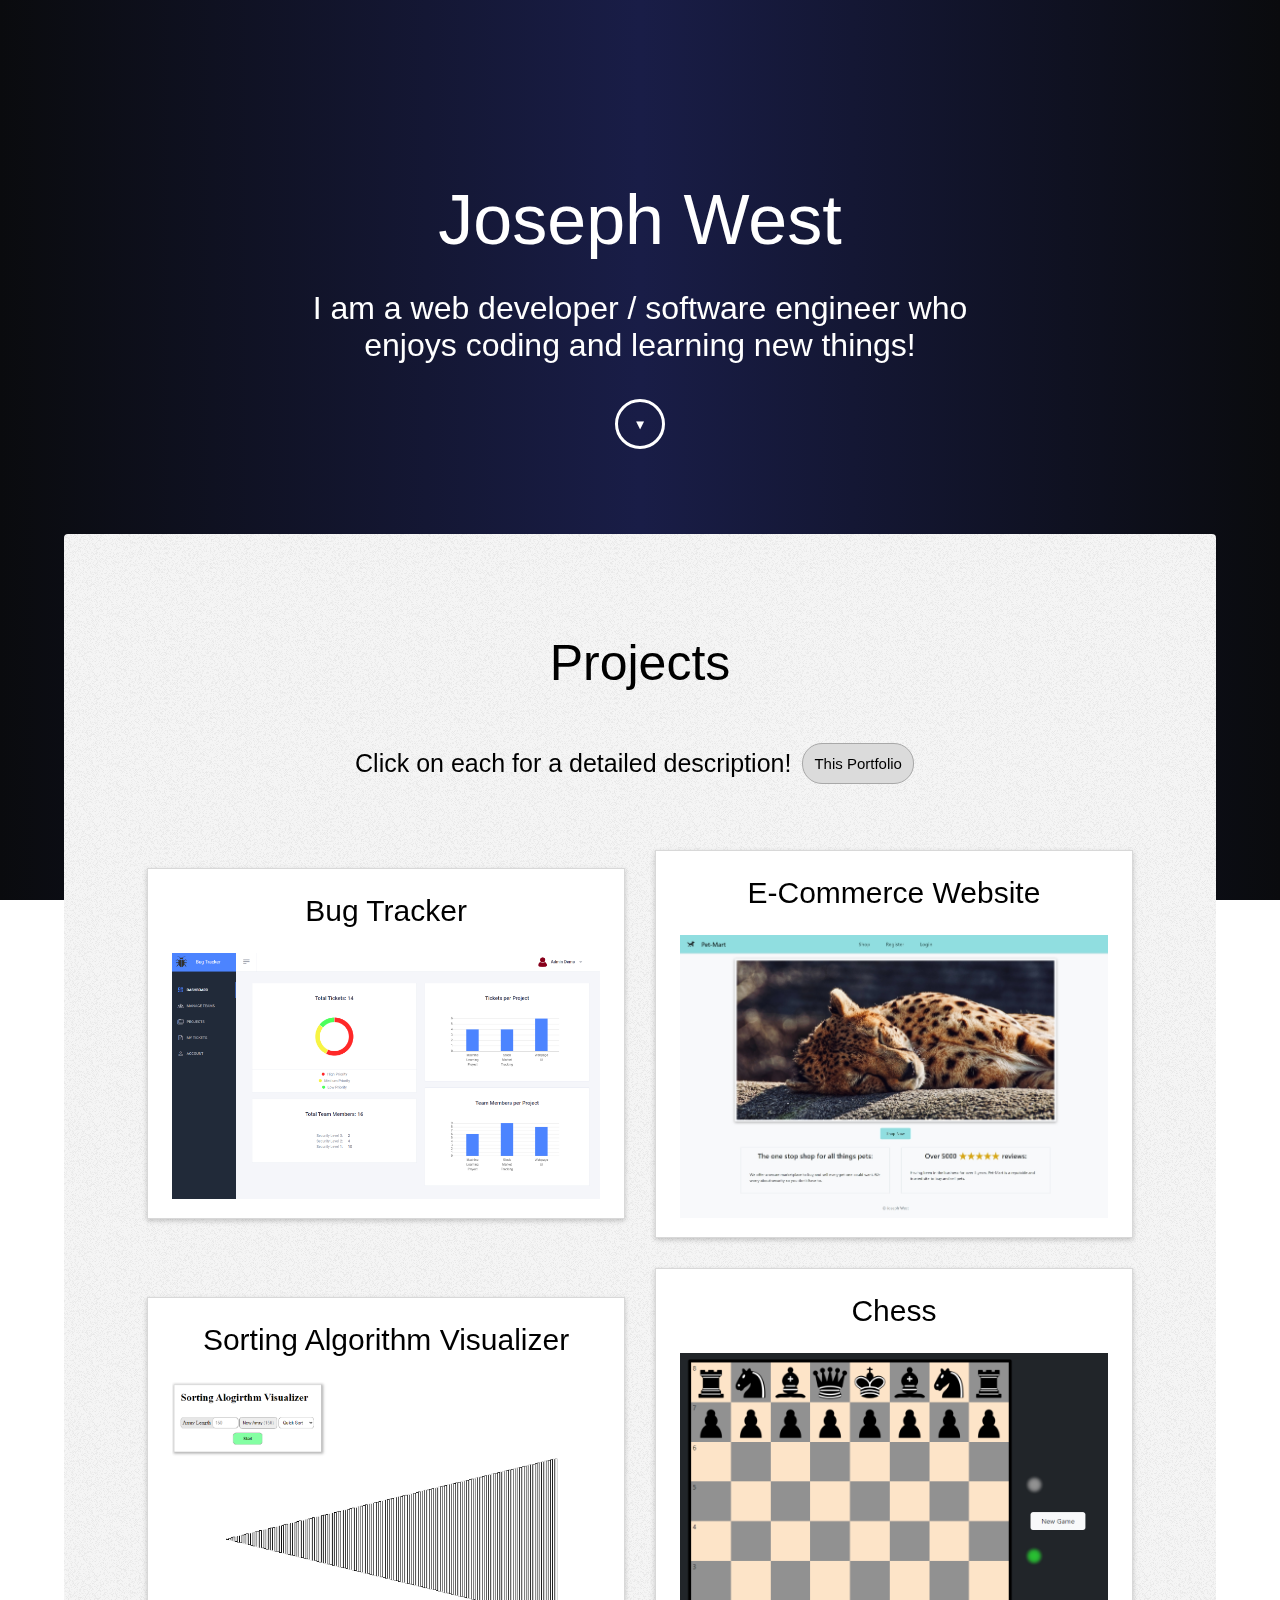
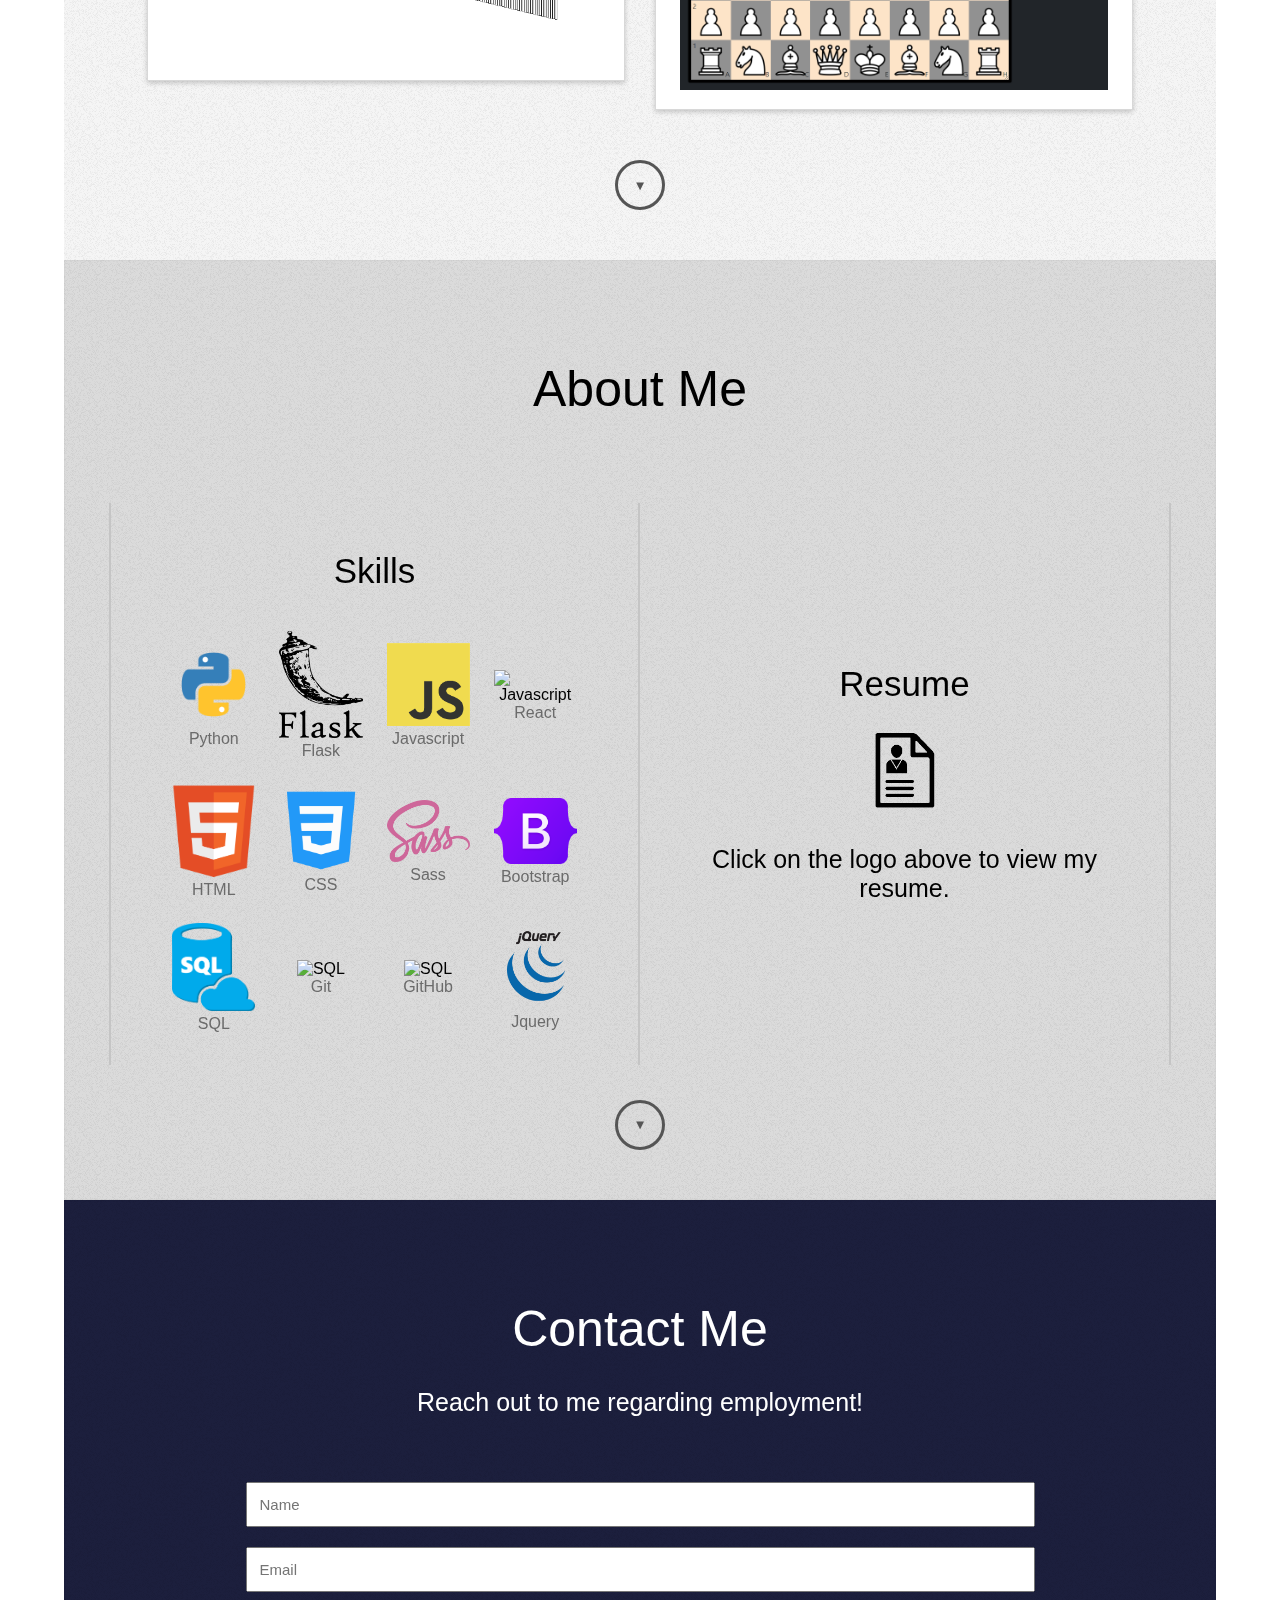
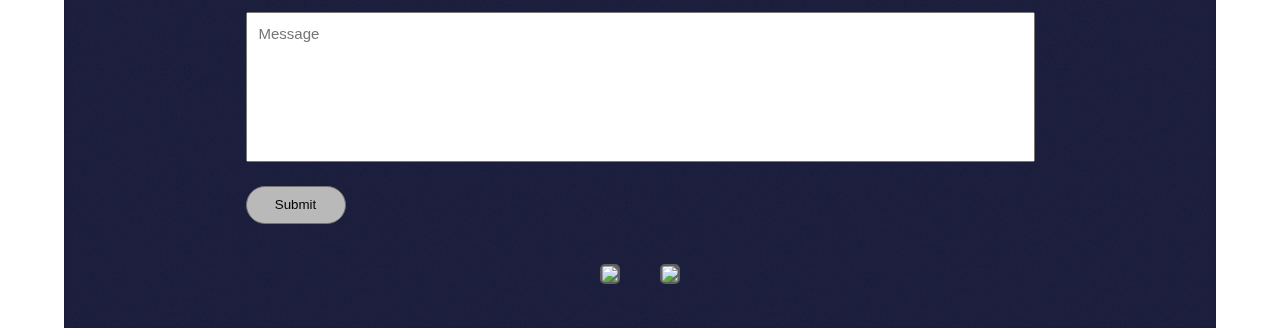
==== commit a5a70437: "added bug tracker, improved modals" ====
--- a/index.html
+++ b/index.html
@@ -12,11 +12,11 @@
     <title>Joseph West</title>
 </head>
 <body class="bg-main">
-    <div class="modal" id="modal1">
+    <div class="modal" id="modal2">
         <div class="modal_container">
             <div class="header">
-                <h3>Pet-Mart</h3>
-                <button onclick="closeModal('modal1')">X</button>
+                <h3>E-Commerce Website</h3>
+                <button onclick="closeModal('modal2')">X</button>
             </div>
             <div class="content">
                 <div class="modal_img_container">
@@ -26,7 +26,7 @@
                 </div>
                 <div class="modal_description">
                     <h4>Description:</h4>
-                    <p>An E-commerce website created with Flask. Includes user registration, authentication, a shopping cart, and sorting options for listings.</p>
+                    <p>An E-commerce website created with Flask. Includes user registration, authentication, a shopping cart, and sorting options for listings. Buy and sell pets!</p>
                     <h4 class="secondh4">Tech-Stack:</h4>
                     <p>Flask, Python, SQLite, Javascript, Bootstrap, Sass, CSS, HTML.</p>
                     <div class="button_container">
@@ -38,11 +38,11 @@
             </div>
         </div>
     </div>
-    <div class="modal" id="modal2">
+    <div class="modal" id="modal4">
         <div class="modal_container">
             <div class="header">
                 <h3>Chess</h3>
-                <button onclick="closeModal('modal2')">X</button>
+                <button onclick="closeModal('modal4')">X</button>
             </div>
             <div class="content">
                 <div class="modal_img_container">
@@ -90,7 +90,7 @@
             </div>
         </div>
     </div>
-    <div class="modal" id="modal4">
+    <!-- <div class="modal" id="modal4">
         <div class="modal_container modal_lg">
             <div class="header">
                 <h3>Stock Market Tracker</h3>
@@ -110,6 +110,34 @@
                     <div class="button_container">
                         <a class="btn" href="https://jwest11.github.io/StockTracker/" target="_blank"><span>View Project</span></a>
                         <a class="btn" href="https://github.com/JWest11/StockTracker" target="_blank"><span>View Code</span></a>
+                    </div>
+                </div>
+                
+            </div>
+        </div>
+    </div> -->
+    <div class="modal" id="modal1">
+        <div class="modal_container modal_lg">
+            <div class="header">
+                <h3>Bug Tracker</h3>
+                <button onclick="closeModal('modal1')">X</button>
+            </div>
+            <div class="content">
+                <div class="modal_img_container">
+                    <video class="videoInsert" autoplay muted loop>
+                        <source src="./projectVideos/BugTrackerCapture.mp4" type="video/mp4">
+                    </video>
+                </div>
+                <div class="modal_description">
+                    <h4>Description:</h4>
+                    <div class="projectDescriptionContainer">
+                        <p>A bug tracking website. Admins can create projects, assign users to the project, and create tickets for said projects (with various properties, including user assignmet). Tickets can be commented on, have files uploaded to them. Changes are tracked to a changelob. There are 3 tiers of security (Admin, Manager, Developer) with different permissions and views.</p>
+                    </div>
+                    <h4 class="secondh4">Tech-Stack:</h4>
+                    <p>Flask, SQLite, Python, Bootstrap, CSS, chartsjs, jquery, Javascript.</p>
+                    <div class="button_container">
+                        <a class="btn" href="http://44.202.130.43/" target="_blank"><span>View Project</span></a>
+                        <a class="btn" href="https://github.com/JWest11/BugTracker" target="_blank"><span>View Code</span></a>
                     </div>
                 </div>
                 
@@ -155,15 +183,15 @@
         </div>
         <div class="project_container">
             <div class="project" onclick="openModal('modal1')">
-                <h3>Pet-Mart</h3>
+                <h3>Bug Tracker</h3>
                 <div class="img_container">
-                    <img class="project_img" src="projectThumbnails/PetMartThumbnail.jpg" alt="picture">
+                    <img class="project_img" src="projectThumbnails/BugTrackerThumbnail.png" alt="picture">
                 </div>
             </div>
             <div class="project" onclick="openModal('modal2')">
-                <h3>Chess</h3>
+                <h3>E-Commerce Website</h3>
                 <div class="img_container">
-                    <img class="project_img"  src="projectThumbnails/chessThumbnail.png" alt="picture">
+                    <img class="project_img"  src="projectThumbnails/PetMartThumbnail.jpg" alt="picture">
                 </div>
             </div>
             <div class="project" onclick="openModal('modal3')">
@@ -173,9 +201,9 @@
                 </div>
             </div>
             <div class="project" onclick="openModal('modal4')">
-                <h3>Stock Market Tracker</h3>
+                <h3>Chess</h3>
                 <div class="img_container">
-                    <img class="project_img"  src="projectThumbnails/stockThumbnail.png" alt="picture">
+                    <img class="project_img"  src="projectThumbnails/chessThumbnail.png" alt="picture">
                 </div>
             </div>
         </div>
@@ -239,8 +267,9 @@
             </div>
             <div class="about_section right">
                 <h3>Resume</h3>
-                <a href="fillerResume.pdf" target="_blank">
+                <a href="Joseph West Resume.pdf" target="_blank">
                     <div class="resume_img_container"></div>
+                    <link rel="preload" as="image" href="resumeLogoBlue.png">
                 </a>
                 <p>Click on the logo above to view my resume.</p>
             </div>
--- a/main.css
+++ b/main.css
@@ -33,7 +33,7 @@
   .intro {
     color: white;
     text-align: center;
-    max-width: 100%;
+    max-width: 95%;
     margin-top: 150px;
     margin-bottom: 50px;
     padding: 5px;
@@ -63,11 +63,11 @@
     flex-direction: column;
     width: 100%;
     padding: 0;
+  }
+  .section.projects {
+    background-color: whitesmoke;
     border-top-left-radius: 4px;
     border-top-right-radius: 4px;
-  }
-  .section.projects {
-    background-color: whitesmoke;
   }
   .section.about {
     background-color: rgb(219, 219, 219);
@@ -144,7 +144,7 @@
     flex-direction: column;
     align-items: center;
     justify-content: center;
-    width: 80%;
+    width: 100%;
     position: relative;
   }
   .about_container .about_section h3, .about_container .about_section p {
@@ -175,6 +175,7 @@
     padding: 12px;
     width: 100%;
     margin: 10px;
+    margin-left: 0;
     font-size: 15px;
   }
   .form_container textarea {
@@ -183,6 +184,7 @@
     width: 100%;
     height: 150px;
     margin: 10px;
+    margin-left: 0;
     resize: none;
     font-size: 15px;
   }
@@ -195,6 +197,7 @@
     color: black;
     padding: 6px;
     margin: 10px;
+    margin-left: 0;
     width: 100px;
     height: 38px;
     border-radius: 20px;
@@ -286,6 +289,7 @@
   .skills_container img {
     width: 100%;
     height: 100%;
+    max-width: 120px;
   }
 }
 @media screen and (max-width: 736px) {
@@ -326,7 +330,7 @@
     transform: translate(-50%, -50%) scale(0);
     background-color: white;
     width: 100%;
-    aspect-ratio: 1.2;
+    aspect-ratio: 1.3333333333;
     z-index: 12;
     box-shadow: 0 2px 5px 0 rgba(0, 0, 0, 0.2);
   }
@@ -367,6 +371,7 @@
     align-items: center;
     justify-content: space-between;
     width: 100%;
+    height: 25%;
   }
   .modal_container .header button {
     transition-duration: 0.2s;
@@ -396,7 +401,7 @@
     flex-direction: row;
     justify-content: space-between;
     align-items: center;
-    height: 100%;
+    height: 75%;
   }
   .modal_container .content .modal_img_container {
     width: 50%;
@@ -408,6 +413,7 @@
     width: 100%;
   }
   .modal_container .content .modal_description {
+    height: 100%;
     width: 50%;
     padding-right: 15px;
     padding-top: 8px;
@@ -415,6 +421,7 @@
     padding-left: 0;
     display: flex;
     flex-direction: column;
+    justify-content: center;
     align-items: flex-start;
     font-size: 15px;
   }
@@ -507,7 +514,7 @@
   .intro2 {
     color: white;
     text-align: center;
-    max-width: 100%;
+    max-width: 95%;
     margin-top: 150px;
     margin-bottom: 50px;
     padding: 30px;
@@ -570,6 +577,17 @@
   .thanksContainer a:hover {
     background-color: rgb(149, 151, 233);
     cursor: pointer;
+  }
+}
+@media screen and (max-width: 736px) {
+  figcaption {
+    color: rgb(107, 107, 107);
+  }
+}
+@media screen and (max-width: 736px) {
+  .projectDescriptionContainer {
+    height: 75%;
+    overflow-y: scroll;
   }
 }
 @media screen and (max-width: 736px) {
@@ -628,11 +646,11 @@
     flex-direction: column;
     width: 90%;
     padding: 20px;
+  }
+  .section.projects {
+    background-color: whitesmoke;
     border-top-left-radius: 4px;
     border-top-right-radius: 4px;
-  }
-  .section.projects {
-    background-color: whitesmoke;
   }
   .section.about {
     background-color: rgb(219, 219, 219);
@@ -740,6 +758,7 @@
     padding: 12px;
     width: 100%;
     margin: 10px;
+    margin-left: 0;
     font-size: 15px;
   }
   .form_container textarea {
@@ -748,6 +767,7 @@
     width: 100%;
     height: 150px;
     margin: 10px;
+    margin-left: 0;
     resize: none;
     font-size: 15px;
   }
@@ -760,6 +780,7 @@
     color: black;
     padding: 6px;
     margin: 10px;
+    margin-left: 0;
     width: 100px;
     height: 38px;
     border-radius: 20px;
@@ -851,6 +872,7 @@
   .skills_container img {
     width: 100%;
     height: 100%;
+    max-width: 120px;
   }
 }
 @media screen and (min-width: 737px) and (max-width: 980px) {
@@ -932,6 +954,7 @@
     align-items: center;
     justify-content: space-between;
     width: 100%;
+    height: 25%;
   }
   .modal_container .header button {
     transition-duration: 0.2s;
@@ -961,7 +984,7 @@
     flex-direction: row;
     justify-content: space-between;
     align-items: center;
-    height: 100%;
+    height: 75%;
   }
   .modal_container .content .modal_img_container {
     width: 50%;
@@ -973,6 +996,7 @@
     width: 100%;
   }
   .modal_container .content .modal_description {
+    height: 100%;
     width: 50%;
     padding-right: 15px;
     padding-top: 15px;
@@ -980,6 +1004,7 @@
     padding-left: 0;
     display: flex;
     flex-direction: column;
+    justify-content: center;
     align-items: flex-start;
     font-size: 20px;
   }
@@ -1137,6 +1162,17 @@
     cursor: pointer;
   }
 }
+@media screen and (min-width: 737px) and (max-width: 980px) {
+  figcaption {
+    color: rgb(107, 107, 107);
+  }
+}
+@media screen and (min-width: 737px) and (max-width: 980px) {
+  .projectDescriptionContainer {
+    height: 75%;
+    overflow-y: scroll;
+  }
+}
 @media screen and (min-width: 981px) and (max-width: 1280px) {
   * {
     font-family: Arial, Helvetica, sans-serif;
@@ -1186,11 +1222,11 @@
     flex-direction: column;
     width: 90%;
     padding: 30px;
+  }
+  .section.projects {
+    background-color: whitesmoke;
     border-top-left-radius: 4px;
     border-top-right-radius: 4px;
-  }
-  .section.projects {
-    background-color: whitesmoke;
   }
   .section.about {
     background-color: rgb(219, 219, 219);
@@ -1298,6 +1334,7 @@
     padding: 12px;
     width: 100%;
     margin: 10px;
+    margin-left: 0;
     font-size: 15px;
   }
   .form_container textarea {
@@ -1306,6 +1343,7 @@
     width: 100%;
     height: 150px;
     margin: 10px;
+    margin-left: 0;
     resize: none;
     font-size: 15px;
   }
@@ -1318,6 +1356,7 @@
     color: black;
     padding: 6px;
     margin: 10px;
+    margin-left: 0;
     width: 100px;
     height: 38px;
     border-radius: 20px;
@@ -1409,6 +1448,7 @@
   .skills_container img {
     width: 100%;
     height: 100%;
+    max-width: 120px;
   }
 }
 @media screen and (min-width: 981px) and (max-width: 1280px) {
@@ -1490,6 +1530,7 @@
     align-items: center;
     justify-content: space-between;
     width: 100%;
+    height: 25%;
   }
   .modal_container .header button {
     transition-duration: 0.2s;
@@ -1519,7 +1560,7 @@
     flex-direction: row;
     justify-content: space-between;
     align-items: center;
-    height: 100%;
+    height: 75%;
   }
   .modal_container .content .modal_img_container {
     width: 50%;
@@ -1531,6 +1572,7 @@
     width: 100%;
   }
   .modal_container .content .modal_description {
+    height: 100%;
     width: 50%;
     padding-right: 15px;
     padding-top: 15px;
@@ -1538,6 +1580,7 @@
     padding-left: 0;
     display: flex;
     flex-direction: column;
+    justify-content: center;
     align-items: flex-start;
     font-size: 20px;
   }
@@ -1695,6 +1738,17 @@
     cursor: pointer;
   }
 }
+@media screen and (min-width: 981px) and (max-width: 1280px) {
+  figcaption {
+    color: rgb(107, 107, 107);
+  }
+}
+@media screen and (min-width: 981px) and (max-width: 1280px) {
+  .projectDescriptionContainer {
+    height: 75%;
+    overflow-y: scroll;
+  }
+}
 @media screen and (min-width: 1281px) and (max-width: 1799px) {
   * {
     font-family: Arial, Helvetica, sans-serif;
@@ -1744,11 +1798,11 @@
     flex-direction: column;
     width: 80%;
     padding: 40px;
+  }
+  .section.projects {
+    background-color: whitesmoke;
     border-top-left-radius: 4px;
     border-top-right-radius: 4px;
-  }
-  .section.projects {
-    background-color: whitesmoke;
   }
   .section.about {
     background-color: rgb(219, 219, 219);
@@ -1856,6 +1910,7 @@
     padding: 12px;
     width: 100%;
     margin: 10px;
+    margin-left: 0;
     font-size: 15px;
   }
   .form_container textarea {
@@ -1864,6 +1919,7 @@
     width: 100%;
     height: 150px;
     margin: 10px;
+    margin-left: 0;
     resize: none;
     font-size: 15px;
   }
@@ -1876,6 +1932,7 @@
     color: black;
     padding: 6px;
     margin: 10px;
+    margin-left: 0;
     width: 100px;
     height: 38px;
     border-radius: 20px;
@@ -1967,6 +2024,7 @@
   .skills_container img {
     width: 100%;
     height: 100%;
+    max-width: 120px;
   }
 }
 @media screen and (min-width: 1281px) and (max-width: 1799px) {
@@ -2048,6 +2106,7 @@
     align-items: center;
     justify-content: space-between;
     width: 100%;
+    height: 25%;
   }
   .modal_container .header button {
     transition-duration: 0.2s;
@@ -2077,7 +2136,7 @@
     flex-direction: row;
     justify-content: space-between;
     align-items: center;
-    height: 100%;
+    height: 75%;
   }
   .modal_container .content .modal_img_container {
     width: 50%;
@@ -2089,6 +2148,7 @@
     width: 100%;
   }
   .modal_container .content .modal_description {
+    height: 100%;
     width: 50%;
     padding-right: 15px;
     padding-top: 15px;
@@ -2096,6 +2156,7 @@
     padding-left: 0;
     display: flex;
     flex-direction: column;
+    justify-content: center;
     align-items: flex-start;
     font-size: 20px;
   }
@@ -2253,6 +2314,17 @@
     cursor: pointer;
   }
 }
+@media screen and (min-width: 1281px) and (max-width: 1799px) {
+  figcaption {
+    color: rgb(107, 107, 107);
+  }
+}
+@media screen and (min-width: 1281px) and (max-width: 1799px) {
+  .projectDescriptionContainer {
+    height: 75%;
+    overflow-y: scroll;
+  }
+}
 @media screen and (min-width: 1800px) {
   * {
     font-family: Arial, Helvetica, sans-serif;
@@ -2302,11 +2374,11 @@
     flex-direction: column;
     width: 80%;
     padding: 40px;
+  }
+  .section.projects {
+    background-color: whitesmoke;
     border-top-left-radius: 4px;
     border-top-right-radius: 4px;
-  }
-  .section.projects {
-    background-color: whitesmoke;
   }
   .section.about {
     background-color: rgb(219, 219, 219);
@@ -2414,6 +2486,7 @@
     padding: 12px;
     width: 100%;
     margin: 10px;
+    margin-left: 0;
     font-size: 15px;
   }
   .form_container textarea {
@@ -2422,6 +2495,7 @@
     width: 100%;
     height: 150px;
     margin: 10px;
+    margin-left: 0;
     resize: none;
     font-size: 15px;
   }
@@ -2434,6 +2508,7 @@
     color: black;
     padding: 6px;
     margin: 10px;
+    margin-left: 0;
     width: 100px;
     height: 38px;
     border-radius: 20px;
@@ -2525,6 +2600,7 @@
   .skills_container img {
     width: 100%;
     height: 100%;
+    max-width: 120px;
   }
 }
 @media screen and (min-width: 1800px) {
@@ -2606,6 +2682,7 @@
     align-items: center;
     justify-content: space-between;
     width: 100%;
+    height: 25%;
   }
   .modal_container .header button {
     transition-duration: 0.2s;
@@ -2635,7 +2712,7 @@
     flex-direction: row;
     justify-content: space-between;
     align-items: center;
-    height: 100%;
+    height: 75%;
   }
   .modal_container .content .modal_img_container {
     width: 50%;
@@ -2647,6 +2724,7 @@
     width: 100%;
   }
   .modal_container .content .modal_description {
+    height: 100%;
     width: 50%;
     padding-right: 15px;
     padding-top: 15px;
@@ -2654,6 +2732,7 @@
     padding-left: 0;
     display: flex;
     flex-direction: column;
+    justify-content: center;
     align-items: flex-start;
     font-size: 25px;
   }
@@ -2810,4 +2889,15 @@
     background-color: rgb(149, 151, 233);
     cursor: pointer;
   }
+}
+@media screen and (min-width: 1800px) {
+  figcaption {
+    color: rgb(107, 107, 107);
+  }
+}
+@media screen and (min-width: 1800px) {
+  .projectDescriptionContainer {
+    height: 75%;
+    overflow-y: scroll;
+  }
 }/*# sourceMappingURL=main.css.map */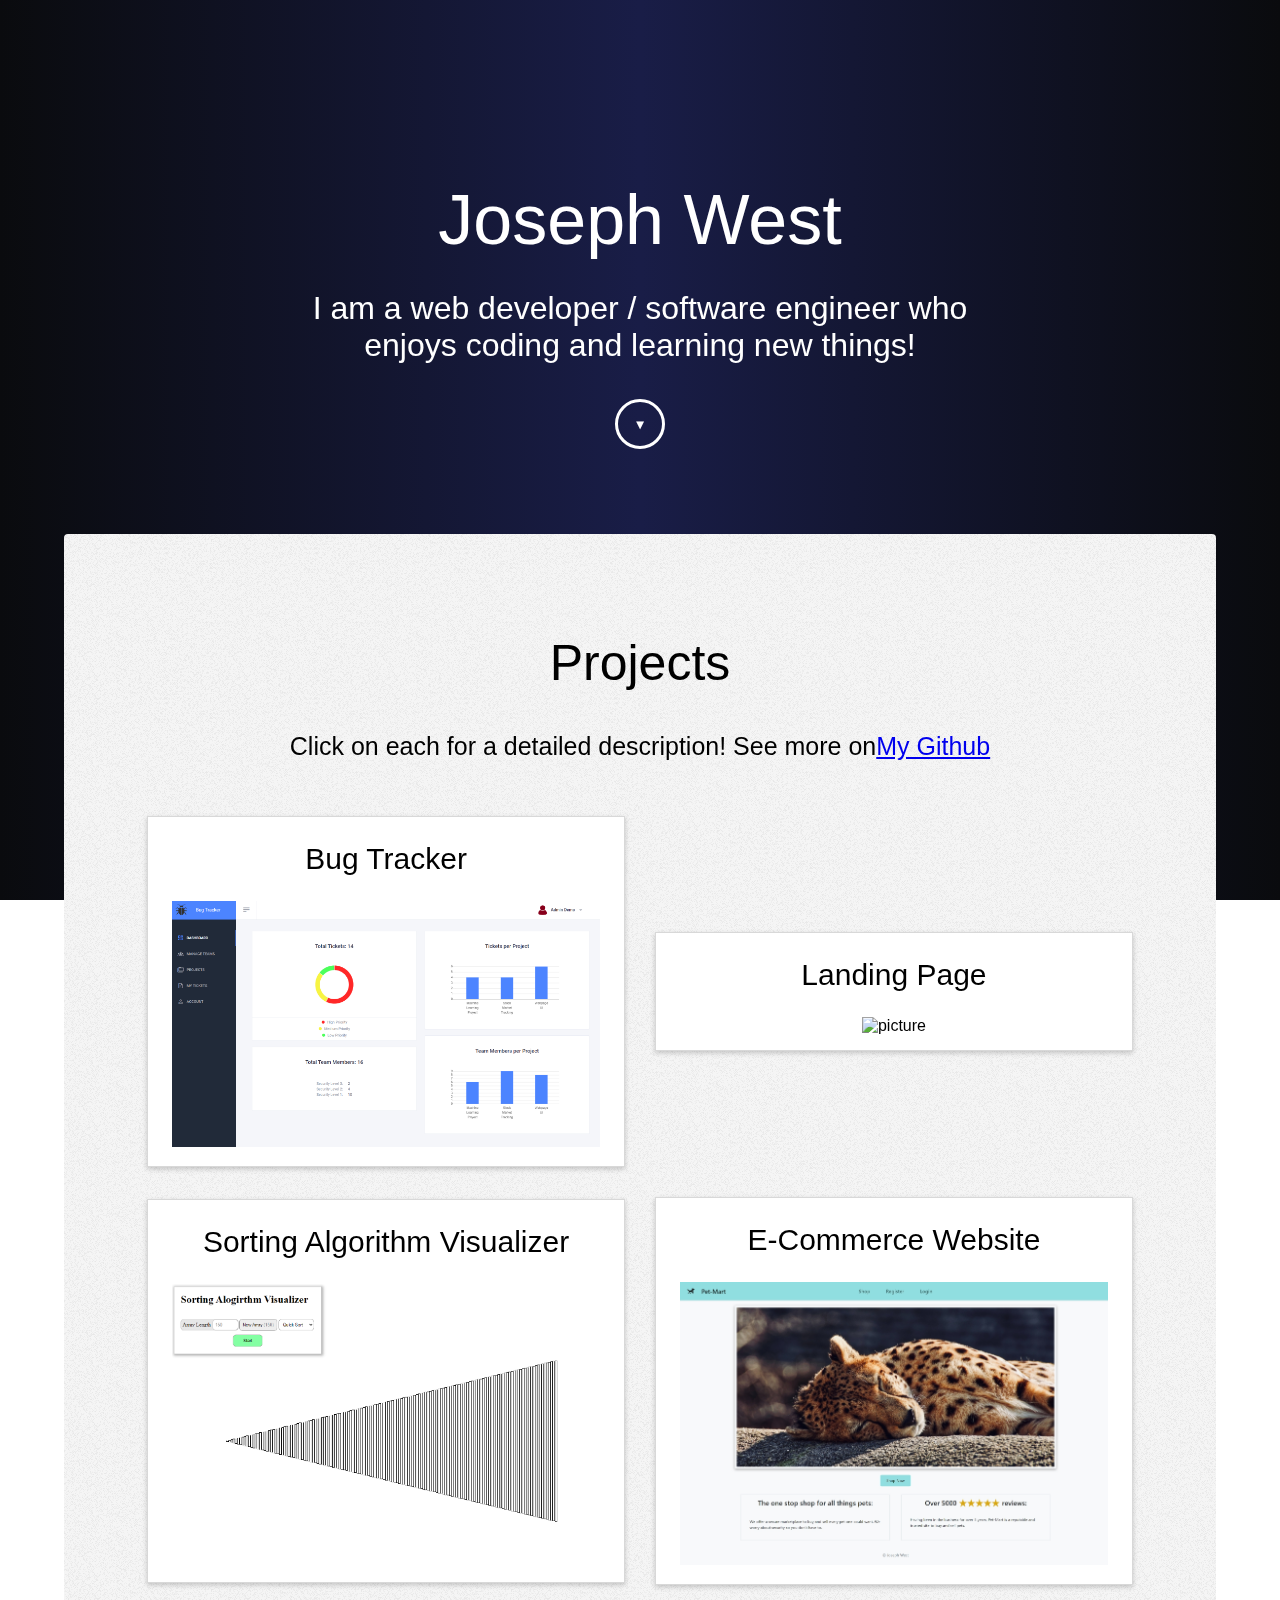
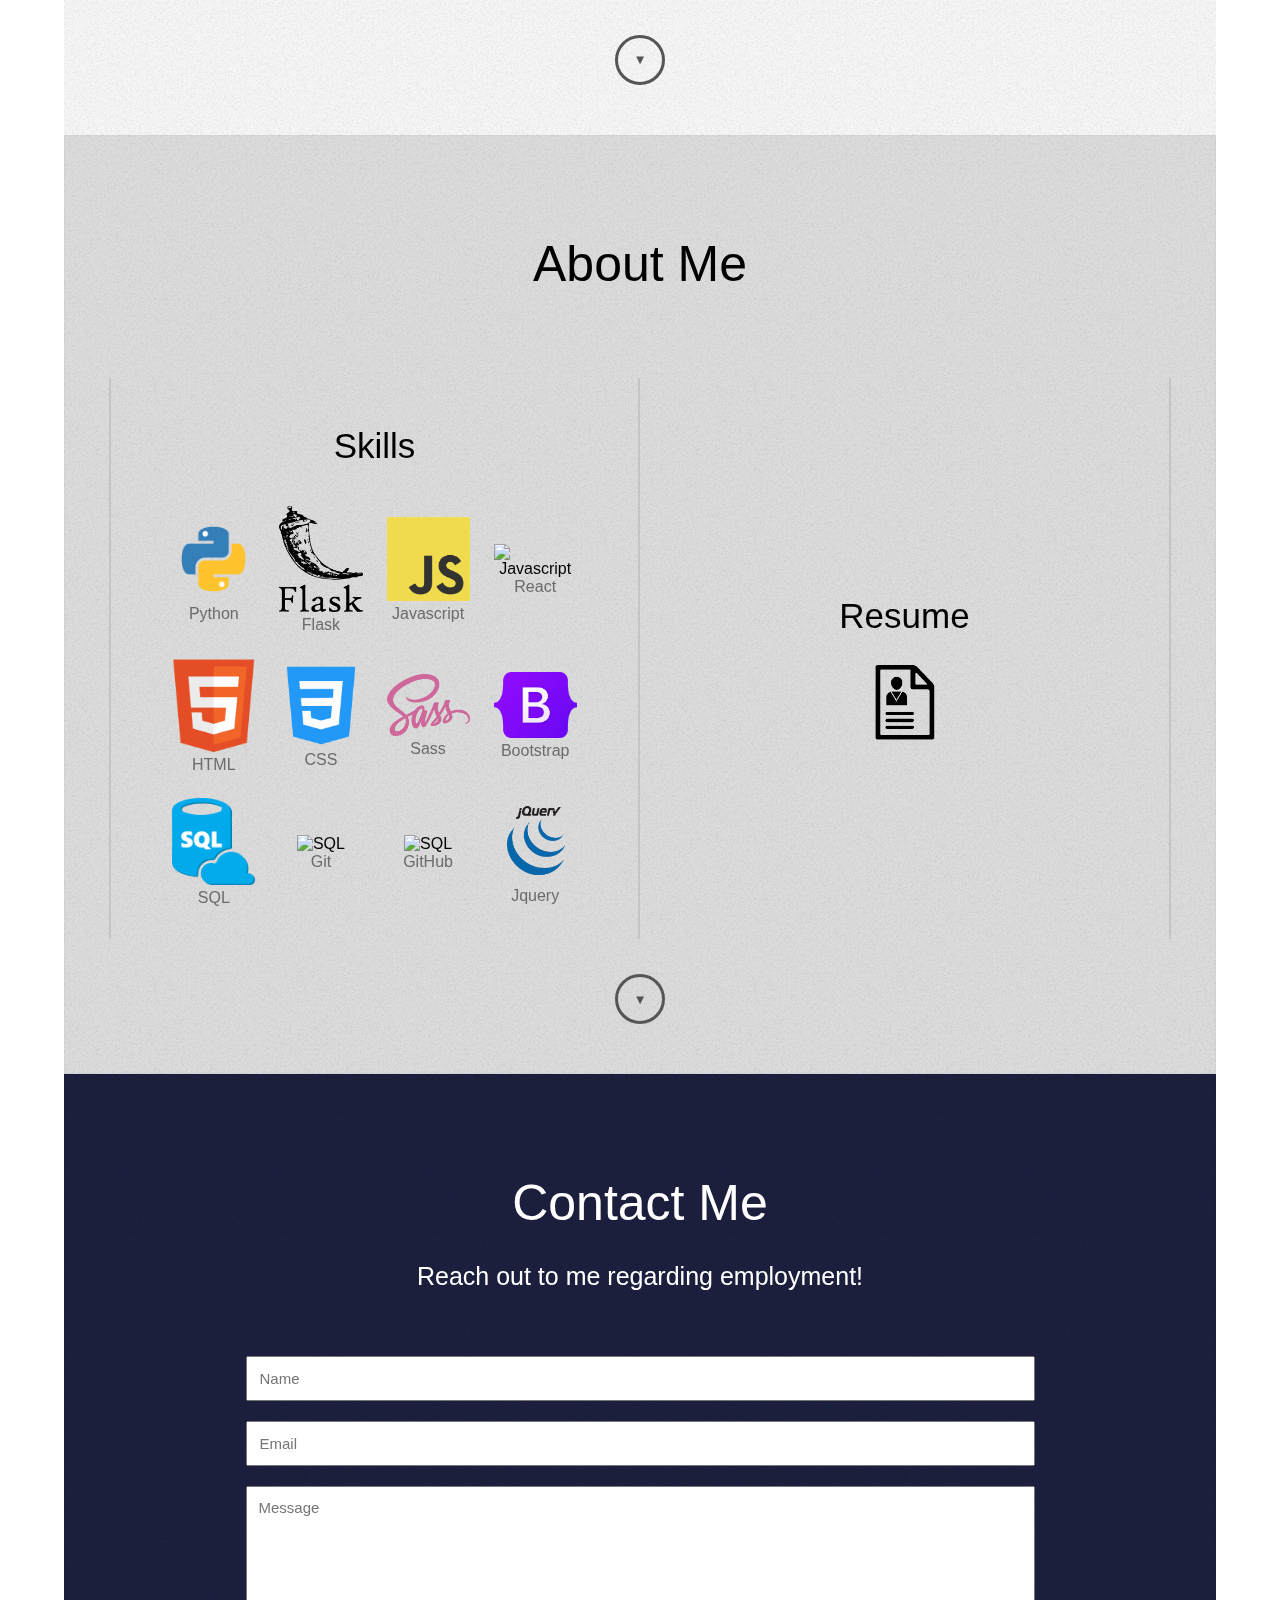
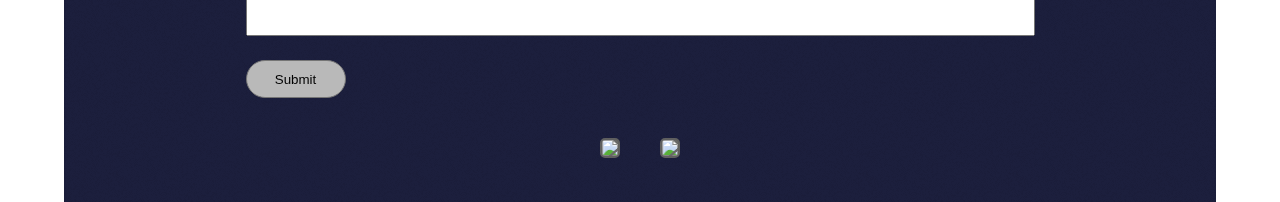
==== commit 8aba87e7: "changed icon" ====
--- a/index.html
+++ b/index.html
@@ -5,18 +5,46 @@
     <meta http-equiv="X-UA-Compatible" content="IE=edge">
     <meta name="viewport" content="width=device-width, initial-scale=1.0">
     <link rel="stylesheet" href="main.css">
-    <link rel="shortcut icon" href="./smileEmoji.jpg" type="image/x-icon">
+    <link rel="shortcut icon" href="./MaleIcon.png" type="image/x-icon">
     <script src="https://code.jquery.com/jquery-3.6.1.min.js" integrity="sha256-o88AwQnZB+VDvE9tvIXrMQaPlFFSUTR+nldQm1LuPXQ=" crossorigin="anonymous"></script>
     <script src="jquery.scrollTo.js"></script>
     <script src="main.js"></script>
     <title>Joseph West</title>
 </head>
 <body class="bg-main">
-    <div class="modal" id="modal2">
+    <div class="modal" id="modal1">
+        <div class="modal_container modal_lg">
+            <div class="header">
+                <h3>Bug Tracker</h3>
+                <button onclick="closeModal('modal1')">X</button>
+            </div>
+            <div class="content">
+                <div class="modal_img_container">
+                    <video class="videoInsert" autoplay muted loop>
+                        <source src="./projectVideos/BugTrackerCapture.mp4" type="video/mp4">
+                    </video>
+                </div>
+                <div class="modal_description">
+                    <h4>Description:</h4>
+                    <div class="projectDescriptionContainer">
+                        <p>A bug tracking website. Admins can create projects, assign users to the project, and create tickets for said projects (with various properties, including user assignment). Tickets can be commented on and have files uploaded to them. Changes are tracked to a changelog. There are 3 tiers of security (Admin, Manager, Developer) with different permissions and views.</p>
+                    </div>
+                    <h4 class="secondh4">Tech-Stack:</h4>
+                    <p>Flask, SQLite, Python, Bootstrap, CSS, chartsjs, jquery, Javascript.</p>
+                    <div class="button_container">
+                        <a class="btn" href="http://44.202.130.43/" target="_blank"><span>View Project</span></a>
+                        <a class="btn" href="https://github.com/JWest11/BugTracker" target="_blank"><span>View Code</span></a>
+                    </div>
+                </div>
+                
+            </div>
+        </div>
+    </div>
+    <div class="modal" id="modal4">
         <div class="modal_container">
             <div class="header">
                 <h3>E-Commerce Website</h3>
-                <button onclick="closeModal('modal2')">X</button>
+                <button onclick="closeModal('modal4')">X</button>
             </div>
             <div class="content">
                 <div class="modal_img_container">
@@ -38,7 +66,59 @@
             </div>
         </div>
     </div>
-    <div class="modal" id="modal4">
+    <div class="modal" id="modal3">
+        <div class="modal_container">
+            <div class="header">
+                <h3>Sorting Algorithm Visualizer</h3>
+                <button onclick="closeModal('modal3')">X</button>
+            </div>
+            <div class="content">
+                <div class="modal_img_container">
+                    <video class="videoInsert" autoplay muted loop>
+                        <source src="./projectVideos/sortingCapture.mp4" type="video/mp4">
+                    </video>
+                </div>
+                <div class="modal_description">
+                    <h4>Description:</h4>
+                    <p>A React app for visualzing various sorting algorithms.</p>
+                    <h4 class="secondh4">Tech-Stack:</h4>
+                    <p>React, Javascript, CSS, HTML.</p>
+                    <div class="button_container">
+                        <a class="btn" href="https://jwest11.github.io/SortingAlgorithmVisualizer/" target="_blank"><span>View Project</span></a>
+                        <a class="btn" href="https://github.com/JWest11/SortingAlgorithmVisualizer" target="_blank"><span>View Code</span></a>
+                    </div>
+                </div>
+                
+            </div>
+        </div>
+    </div>
+    <div class="modal" id="modal2">
+        <div class="modal_container">
+            <div class="header">
+                <h3>Landing Page</h3>
+                <button onclick="closeModal('modal2')">X</button>
+            </div>
+            <div class="content">
+                <div class="modal_img_container">
+                    <video class="videoInsert" autoplay muted loop>
+                        <source src="./projectVideos/landingPageCapture.mp4" type="video/mp4">
+                    </video>
+                </div>
+                <div class="modal_description">
+                    <h4>Description:</h4>
+                    <p>A demo website landing page showing off my front end skills.</p>
+                    <h4 class="secondh4">Tech-Stack:</h4>
+                    <p>Javascript, CSS, SASS, HTML</p>
+                    <div class="button_container">
+                        <a class="btn" href="https://jwest11.github.io/FrontEndLandingPageDemo/" target="_blank"><span>View Project</span></a>
+                        <a class="btn" href="https://github.com/JWest11/FrontEndLandingPageDemo" target="_blank"><span>View Code</span></a>
+                    </div>
+                </div>
+                
+            </div>
+        </div>
+    </div>
+    <!-- <div class="modal" id="modal4">
         <div class="modal_container">
             <div class="header">
                 <h3>Chess</h3>
@@ -63,33 +143,7 @@
                 
             </div>
         </div>
-    </div>
-    <div class="modal" id="modal3">
-        <div class="modal_container">
-            <div class="header">
-                <h3>Sorting Algorithm Visualizer</h3>
-                <button onclick="closeModal('modal3')">X</button>
-            </div>
-            <div class="content">
-                <div class="modal_img_container">
-                    <video class="videoInsert" autoplay muted loop>
-                        <source src="./projectVideos/sortingCapture.mp4" type="video/mp4">
-                    </video>
-                </div>
-                <div class="modal_description">
-                    <h4>Description:</h4>
-                    <p>A React app for visualzing various sorting algorithms.</p>
-                    <h4 class="secondh4">Tech-Stack:</h4>
-                    <p>React, Javascript, CSS, HTML.</p>
-                    <div class="button_container">
-                        <a class="btn" href="https://jwest11.github.io/SortingAlgorithmVisualizer/" target="_blank"><span>View Project</span></a>
-                        <a class="btn" href="https://github.com/JWest11/SortingAlgorithmVisualizer" target="_blank"><span>View Code</span></a>
-                    </div>
-                </div>
-                
-            </div>
-        </div>
-    </div>
+    </div> -->
     <!-- <div class="modal" id="modal4">
         <div class="modal_container modal_lg">
             <div class="header">
@@ -116,35 +170,7 @@
             </div>
         </div>
     </div> -->
-    <div class="modal" id="modal1">
-        <div class="modal_container modal_lg">
-            <div class="header">
-                <h3>Bug Tracker</h3>
-                <button onclick="closeModal('modal1')">X</button>
-            </div>
-            <div class="content">
-                <div class="modal_img_container">
-                    <video class="videoInsert" autoplay muted loop>
-                        <source src="./projectVideos/BugTrackerCapture.mp4" type="video/mp4">
-                    </video>
-                </div>
-                <div class="modal_description">
-                    <h4>Description:</h4>
-                    <div class="projectDescriptionContainer">
-                        <p>A bug tracking website. Admins can create projects, assign users to the project, and create tickets for said projects (with various properties, including user assignmet). Tickets can be commented on, have files uploaded to them. Changes are tracked to a changelob. There are 3 tiers of security (Admin, Manager, Developer) with different permissions and views.</p>
-                    </div>
-                    <h4 class="secondh4">Tech-Stack:</h4>
-                    <p>Flask, SQLite, Python, Bootstrap, CSS, chartsjs, jquery, Javascript.</p>
-                    <div class="button_container">
-                        <a class="btn" href="http://44.202.130.43/" target="_blank"><span>View Project</span></a>
-                        <a class="btn" href="https://github.com/JWest11/BugTracker" target="_blank"><span>View Code</span></a>
-                    </div>
-                </div>
-                
-            </div>
-        </div>
-    </div>
-    <div class="modal" id="modal5">
+    <!-- <div class="modal" id="modal5">
         <div class="modal_container">
             <div class="header">
                 <h3>Portfolio</h3>
@@ -158,7 +184,7 @@
                 </div>
                 <div class="modal_description">
                     <h4>Description:</h4>
-                    <p>This portfolio website, created from scratch.</p>
+                    <p>This portfolio website.</p>
                     <h4 class="secondh4">Tech-Stack:</h4>
                     <p>CSS, Javascript, Jquery, Sass, HTML.</p>
                     <div class="button_container">
@@ -168,18 +194,18 @@
                 
             </div>
         </div>
-    </div>
+    </div> -->
     <div onclick="closeAllModals()" class="modal_overlay" id="modal_overlay"></div>
     <article class="intro">
         <h1>Joseph West</h1>
+        <div></div>
         <p>I am a web developer / software engineer who enjoys coding and learning new things!</p>
         <button class="scrollButton light" onclick="$.scrollTo('#projects', 600);">▼</button>
     </article>
     <article class="section projects">
         <h2 class="section_header project_header" id="projects">Projects</h2>
         <div class="project_info">
-            <p class="project_p">Click on each for a detailed description!</p>
-            <button onclick="openModal('modal5')" class="button2">This Portfolio</button>
+            <p class="project_p">Click on each for a detailed description! See more on<a href="https://github.com/JWest11" target="_blank" class="button3"><span>My Github</span></a></p>
         </div>
         <div class="project_container">
             <div class="project" onclick="openModal('modal1')">
@@ -189,9 +215,9 @@
                 </div>
             </div>
             <div class="project" onclick="openModal('modal2')">
-                <h3>E-Commerce Website</h3>
+                <h3>Landing Page</h3>
                 <div class="img_container">
-                    <img class="project_img"  src="projectThumbnails/PetMartThumbnail.jpg" alt="picture">
+                    <img class="project_img"  src="projectThumbnails/landingPageThumbnail.jpg" alt="picture">
                 </div>
             </div>
             <div class="project" onclick="openModal('modal3')">
@@ -200,10 +226,11 @@
                     <img class="project_img"  src="projectThumbnails/sortingThumbnail.jpg" alt="picture">
                 </div>
             </div>
+            
             <div class="project" onclick="openModal('modal4')">
-                <h3>Chess</h3>
+                <h3>E-Commerce Website</h3>
                 <div class="img_container">
-                    <img class="project_img"  src="projectThumbnails/chessThumbnail.png" alt="picture">
+                    <img class="project_img"  src="projectThumbnails/PetMartThumbnail.jpg" alt="picture">
                 </div>
             </div>
         </div>
@@ -271,7 +298,6 @@
                     <div class="resume_img_container"></div>
                     <link rel="preload" as="image" href="resumeLogoBlue.png">
                 </a>
-                <p>Click on the logo above to view my resume.</p>
             </div>
         </div>
         <button class="scrollButton dark" onclick="$.scrollTo('#contact', 600);">▼</button>
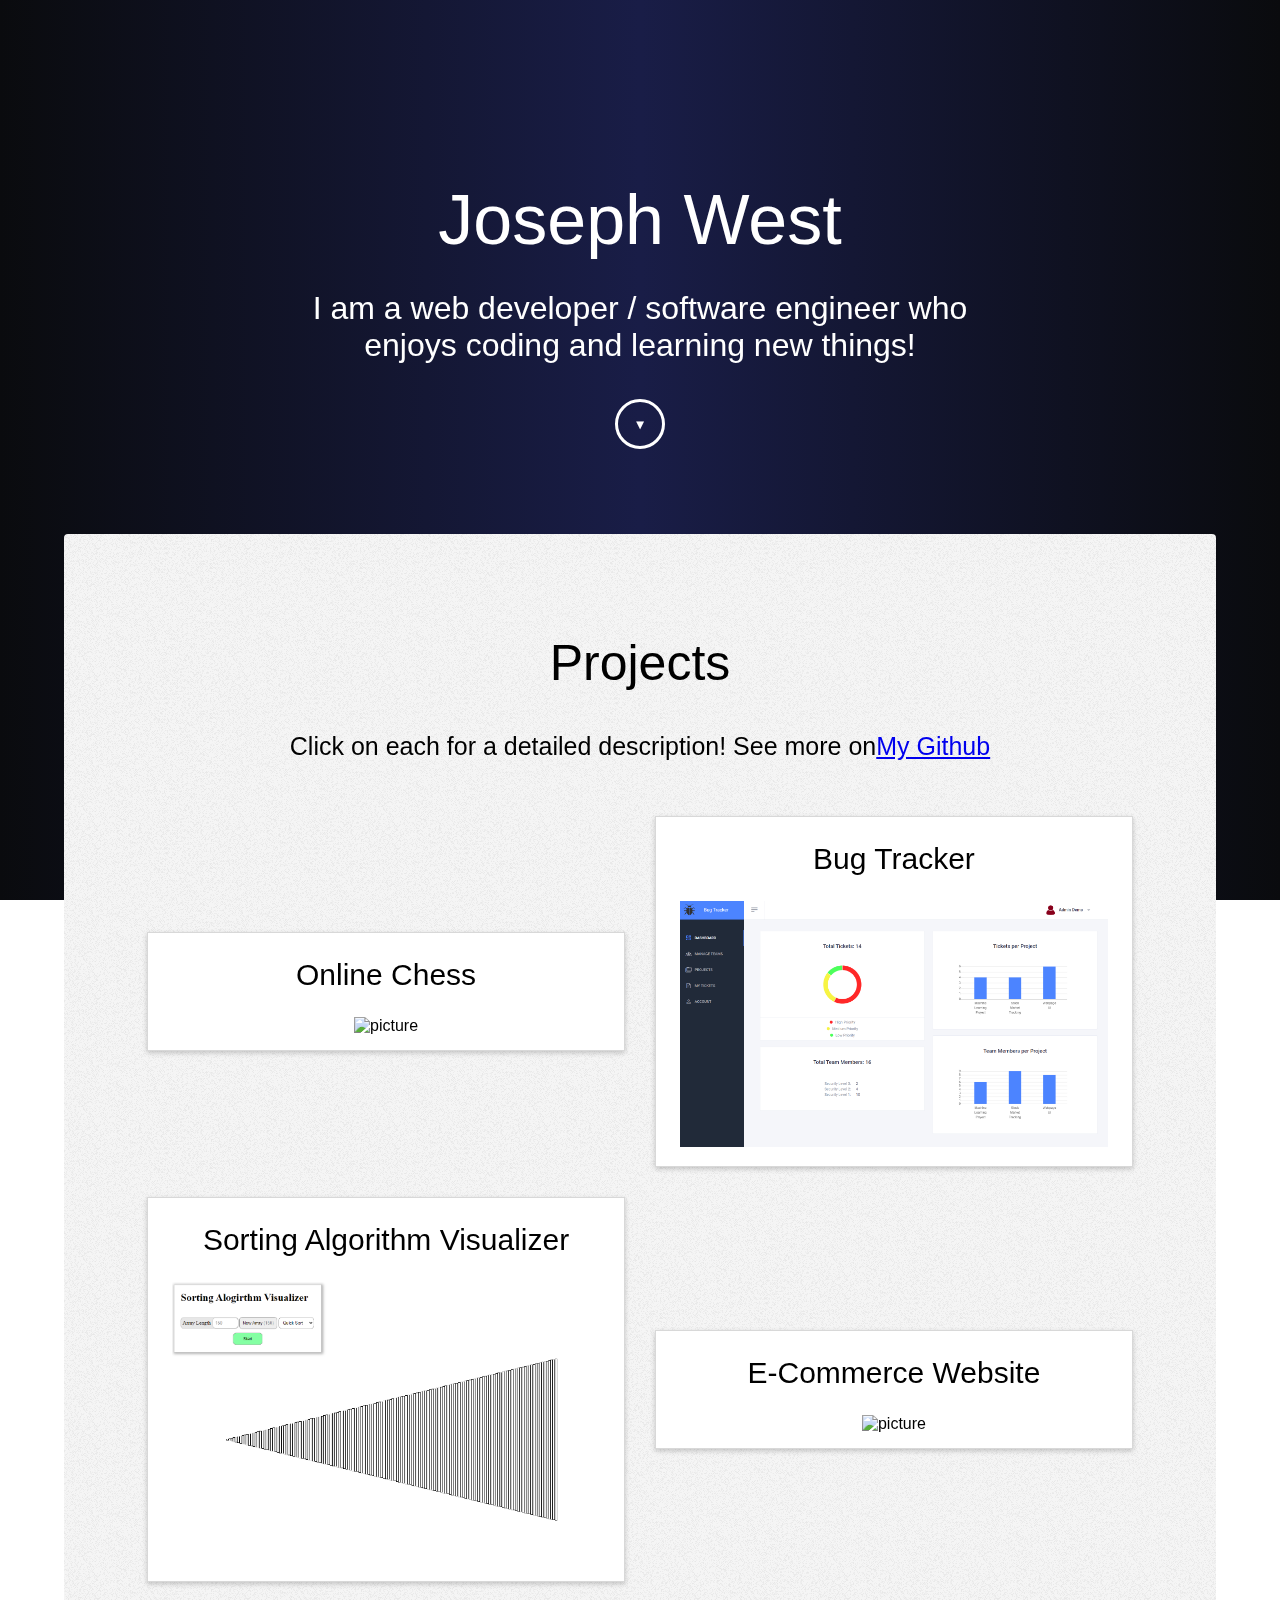
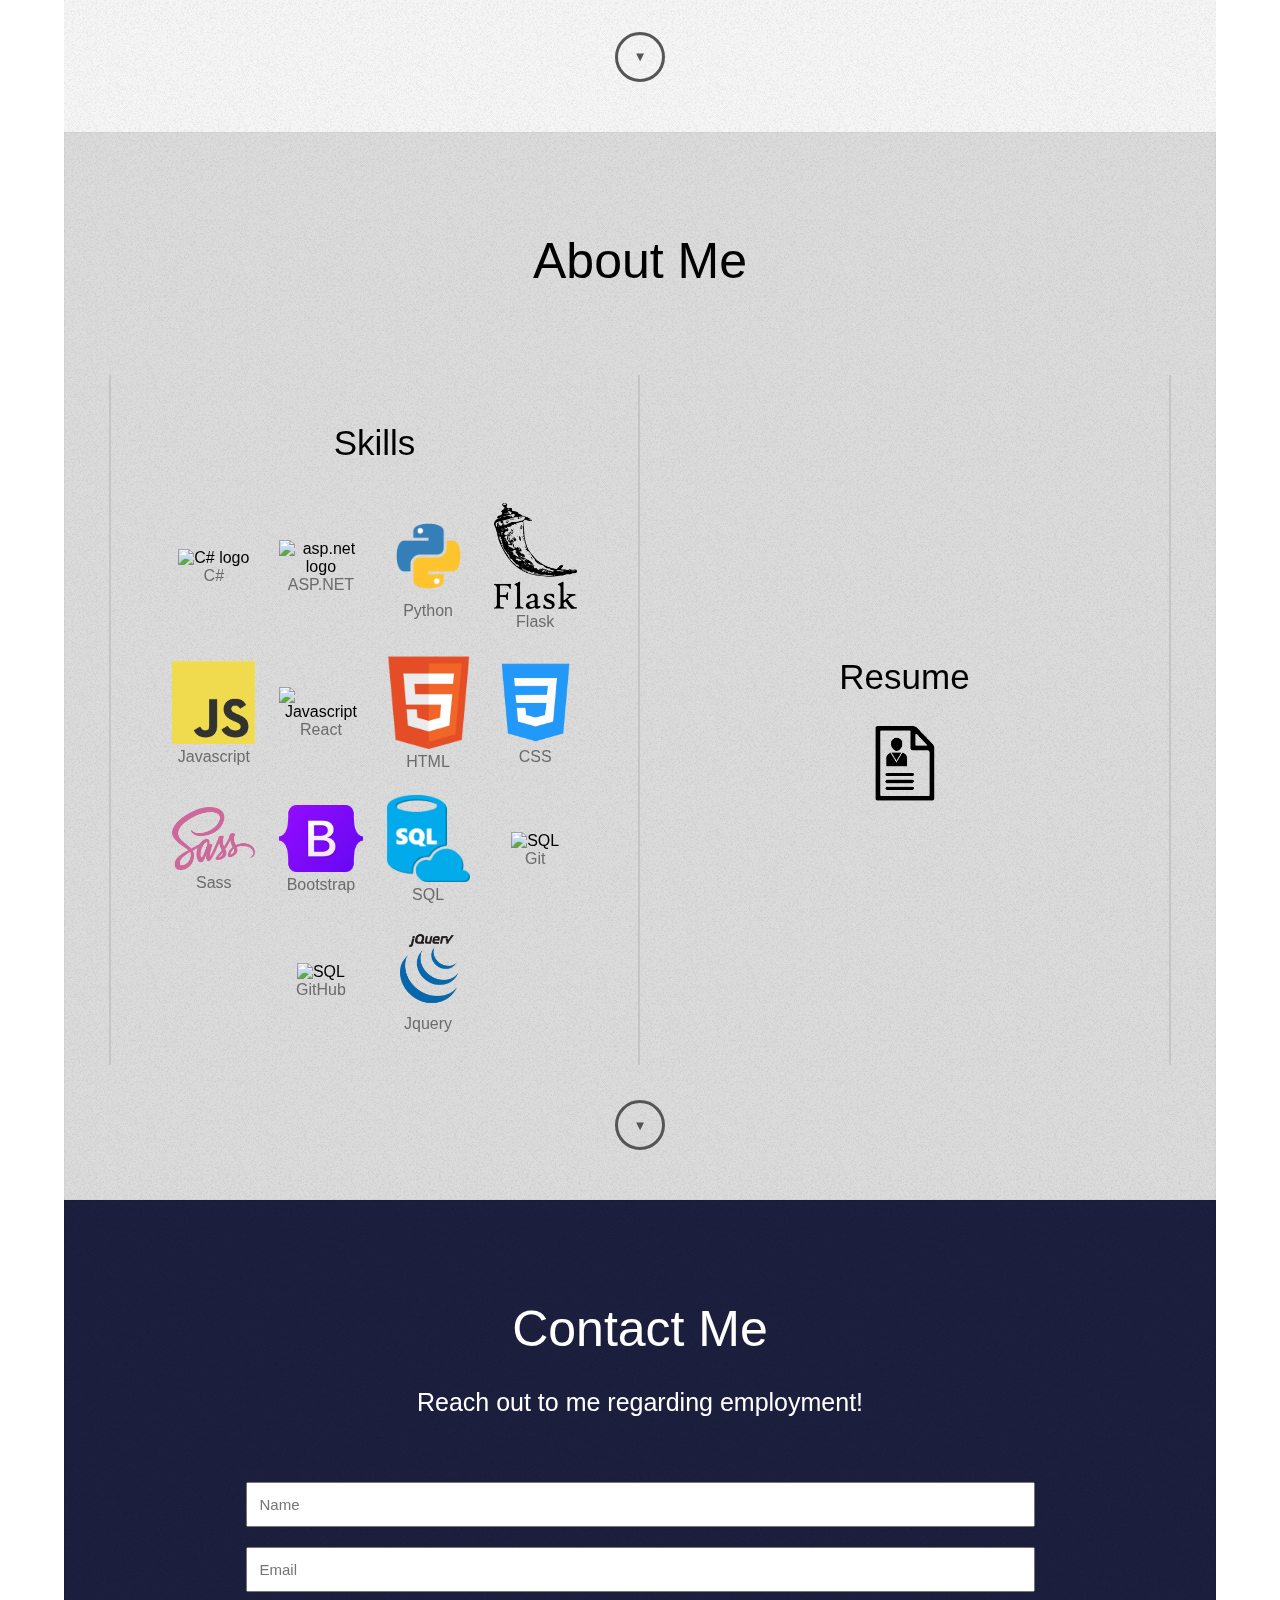
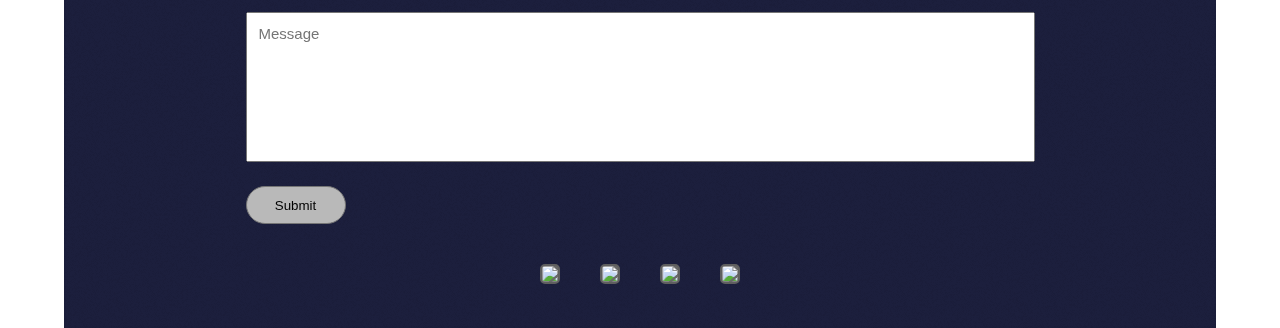
==== commit e7934d8d: "added link for computerMart" ====
--- a/index.html
+++ b/index.html
@@ -30,7 +30,7 @@
                         <p>A bug tracking website. Admins can create projects, assign users to the project, and create tickets for said projects (with various properties, including user assignment). Tickets can be commented on and have files uploaded to them. Changes are tracked to a changelog. There are 3 tiers of security (Admin, Manager, Developer) with different permissions and views.</p>
                     </div>
                     <h4 class="secondh4">Tech-Stack:</h4>
-                    <p>Flask, SQLite, Python, Bootstrap, CSS, chartsjs, jquery, Javascript.</p>
+                    <p>Flask, SQLite, Python, Bootstrap, CSS, Chartsjs, Jquery, Javascript.</p>
                     <div class="button_container">
                         <a class="btn" href="http://44.202.130.43/" target="_blank"><span>View Project</span></a>
                         <a class="btn" href="https://github.com/JWest11/BugTracker" target="_blank"><span>View Code</span></a>
@@ -49,17 +49,17 @@
             <div class="content">
                 <div class="modal_img_container">
                     <video class="videoInsert" autoplay muted loop>
-                        <source src="./projectVideos/petMartCapture.mp4" type="video/mp4">
-                    </video>
-                </div>
-                <div class="modal_description">
-                    <h4>Description:</h4>
-                    <p>An E-commerce website created with Flask. Includes user registration, authentication, a shopping cart, and sorting options for listings. Buy and sell pets!</p>
-                    <h4 class="secondh4">Tech-Stack:</h4>
-                    <p>Flask, Python, SQLite, Javascript, Bootstrap, Sass, CSS, HTML.</p>
-                    <div class="button_container">
-                        <a class="btn" href="http://joeywest1414.pythonanywhere.com/" target="_blank"><span>View Project</span></a>
-                        <a class="btn" href="https://github.com/JWest11/PetMart" target="_blank"><span>View Code</span></a>
+                        <source src="./projectVideos/computerMartCapture.mp4" type="video/mp4">
+                    </video>
+                </div>
+                <div class="modal_description">
+                    <h4>Description:</h4>
+                    <p>An E-commerce website created with ASP.NET MVC. Includes authentication, authoriazation, a cookie based shopping cart, and a relational database.</p>
+                    <h4 class="secondh4">Tech-Stack:</h4>
+                    <p>ASP.NET MVC, C#, Javascript, HTML, CSS, Bootstrap.</p>
+                    <div class="button_container">
+                        <a class="btn" href="http://34.207.222.56/81" target="_blank"><span>View Project</span></a>
+                        <a class="btn" href="https://github.com/JWest11/Computer-Mart" target="_blank"><span>View Code</span></a>
                     </div>
                 </div>
                 
@@ -95,106 +95,29 @@
     <div class="modal" id="modal2">
         <div class="modal_container">
             <div class="header">
-                <h3>Landing Page</h3>
+                <h3>Online Chess</h3>
                 <button onclick="closeModal('modal2')">X</button>
             </div>
             <div class="content">
                 <div class="modal_img_container">
                     <video class="videoInsert" autoplay muted loop>
-                        <source src="./projectVideos/landingPageCapture.mp4" type="video/mp4">
-                    </video>
-                </div>
-                <div class="modal_description">
-                    <h4>Description:</h4>
-                    <p>A demo website landing page showing off my front end skills.</p>
-                    <h4 class="secondh4">Tech-Stack:</h4>
-                    <p>Javascript, CSS, SASS, HTML</p>
-                    <div class="button_container">
-                        <a class="btn" href="https://jwest11.github.io/FrontEndLandingPageDemo/" target="_blank"><span>View Project</span></a>
-                        <a class="btn" href="https://github.com/JWest11/FrontEndLandingPageDemo" target="_blank"><span>View Code</span></a>
-                    </div>
-                </div>
-                
-            </div>
-        </div>
-    </div>
-    <!-- <div class="modal" id="modal4">
-        <div class="modal_container">
-            <div class="header">
-                <h3>Chess</h3>
-                <button onclick="closeModal('modal4')">X</button>
-            </div>
-            <div class="content">
-                <div class="modal_img_container">
-                    <video class="videoInsert" autoplay muted loop>
-                        <source src="./projectVideos/chessCapture.mp4" type="video/mp4">
-                    </video>
-                </div>
-                <div class="modal_description">
-                    <h4>Description:</h4>
-                    <p>Offline chess with all rules incorporated. Created with default Javascript.</p>
-                    <h4 class="secondh4">Tech-Stack:</h4>
-                    <p>Javascript, Jquery, Bootstrap, CSS, HTML.</p>
-                    <div class="button_container">
-                        <a class="btn" href="https://jwest11.github.io/ChessProject/" target="_blank"><span>View Project</span></a>
-                        <a class="btn" href="https://github.com/JWest11/ChessProject" target="_blank"><span>View Code</span></a>
-                    </div>
-                </div>
-                
-            </div>
-        </div>
-    </div> -->
-    <!-- <div class="modal" id="modal4">
-        <div class="modal_container modal_lg">
-            <div class="header">
-                <h3>Stock Market Tracker</h3>
-                <button onclick="closeModal('modal4')">X</button>
-            </div>
-            <div class="content">
-                <div class="modal_img_container">
-                    <video class="videoInsert" autoplay muted loop>
-                        <source src="./projectVideos/stockCapture.mp4" type="video/mp4">
-                    </video>
-                </div>
-                <div class="modal_description">
-                    <h4>Description:</h4>
-                    <p>A React app that provides stock market info. It provides price, a candlestick chart, financials, and news related to a given stock. Fetches data from the finnhub.io public API.</p>
-                    <h4 class="secondh4">Tech-Stack:</h4>
-                    <p>React, Javascript, Highcharts, CSS, HTML.</p>
-                    <div class="button_container">
-                        <a class="btn" href="https://jwest11.github.io/StockTracker/" target="_blank"><span>View Project</span></a>
-                        <a class="btn" href="https://github.com/JWest11/StockTracker" target="_blank"><span>View Code</span></a>
-                    </div>
-                </div>
-                
-            </div>
-        </div>
-    </div> -->
-    <!-- <div class="modal" id="modal5">
-        <div class="modal_container">
-            <div class="header">
-                <h3>Portfolio</h3>
-                <button onclick="closeModal('modal5')">X</button>
-            </div>
-            <div class="content">
-                <div class="modal_img_container">
-                    <video class="videoInsert" autoplay muted loop>
-                        <source src="./projectVideos/portfolioCapture.mp4" type="video/mp4">
-                    </video>
-                </div>
-                <div class="modal_description">
-                    <h4>Description:</h4>
-                    <p>This portfolio website.</p>
-                    <h4 class="secondh4">Tech-Stack:</h4>
-                    <p>CSS, Javascript, Jquery, Sass, HTML.</p>
-                    <div class="button_container">
-                        <a class="btn" href="https://github.com/JWest11/Portfolio_1" target="_blank"><span>View Code</span></a>
-                    </div>
-                </div>
-                
-            </div>
-        </div>
-    </div> -->
+                        <source src="./projectVideos/ChessOnlineCapture.mp4" type="video/mp4">
+                    </video>
+                </div>
+                <div class="modal_description">
+                    <h4>Description:</h4>
+                    <p>An ASP.NET Blazor Server website for playing chess against an opponent across the web using websocket/signalR. includes chat boxes, and a game clock.</p>
+                    <h4 class="secondh4">Tech-Stack:</h4>
+                    <p>ASP.NET Blazor, C#, Javascript, CSS, HTML</p>
+                    <div class="button_container">
+                        <a class="btn" href="http://34.207.222.56/" target="_blank"><span>View Project</span></a>
+                        <a class="btn" href="https://github.com/JWest11/BlazorServerChess" target="_blank"><span>View Code</span></a>
+                    </div>
+                </div>
+                
+            </div>
+        </div>
+    </div>
     <div onclick="closeAllModals()" class="modal_overlay" id="modal_overlay"></div>
     <article class="intro">
         <h1>Joseph West</h1>
@@ -208,16 +131,16 @@
             <p class="project_p">Click on each for a detailed description! See more on<a href="https://github.com/JWest11" target="_blank" class="button3"><span>My Github</span></a></p>
         </div>
         <div class="project_container">
+            <div class="project" onclick="openModal('modal2')">
+                <h3>Online Chess</h3>
+                <div class="img_container">
+                    <img class="project_img" src="projectThumbnails/ChessOnlineThumbnail.png" alt="picture">
+                </div>
+            </div>
             <div class="project" onclick="openModal('modal1')">
                 <h3>Bug Tracker</h3>
                 <div class="img_container">
-                    <img class="project_img" src="projectThumbnails/BugTrackerThumbnail.png" alt="picture">
-                </div>
-            </div>
-            <div class="project" onclick="openModal('modal2')">
-                <h3>Landing Page</h3>
-                <div class="img_container">
-                    <img class="project_img"  src="projectThumbnails/landingPageThumbnail.jpg" alt="picture">
+                    <img class="project_img"  src="projectThumbnails/BugTrackerThumbnail.png" alt="picture">
                 </div>
             </div>
             <div class="project" onclick="openModal('modal3')">
@@ -226,11 +149,10 @@
                     <img class="project_img"  src="projectThumbnails/sortingThumbnail.jpg" alt="picture">
                 </div>
             </div>
-            
             <div class="project" onclick="openModal('modal4')">
                 <h3>E-Commerce Website</h3>
                 <div class="img_container">
-                    <img class="project_img"  src="projectThumbnails/PetMartThumbnail.jpg" alt="picture">
+                    <img class="project_img"  src="projectThumbnails/computerMartImage.png" alt="picture">
                 </div>
             </div>
         </div>
@@ -242,6 +164,14 @@
             <div class="about_section left">
                 <h3 >Skills</h3>
                 <div class="skills_container_outer">
+                    <div class="skills_container">
+                        <img src="skillsLogos/csLogo.png" alt="C# logo">
+                        <figcaption>C#</figcaption>
+                    </div>
+                    <div class="skills_container">
+                        <img src="skillsLogos/netLogo.png" alt="asp.net logo">
+                        <figcaption>ASP.NET</figcaption>
+                    </div>
                     <div class="skills_container">
                         <img src="skillsLogos/pythonLogo.png" alt="Python">
                         <figcaption>Python</figcaption>
@@ -325,6 +255,16 @@
                     <img class="logoImg" src="./emailLogo.png">
                     </a>
                 </div>
+                <div class="logoImgContainer">
+                    <a href="https://www.linkedin.com/in/joseph-west-500a90164/" target="_blank">
+                    <img class="logoImg" src="./linkedInLogo.png">
+                    </a>
+                </div>
+                <div class="logoImgContainer">
+                    <a href="https://leetcode.com/joeywest1414/" target="_blank">
+                    <img class="logoImg" src="./leetcode.png">
+                    </a>
+                </div>
         </div>
     </article>
 </body>
